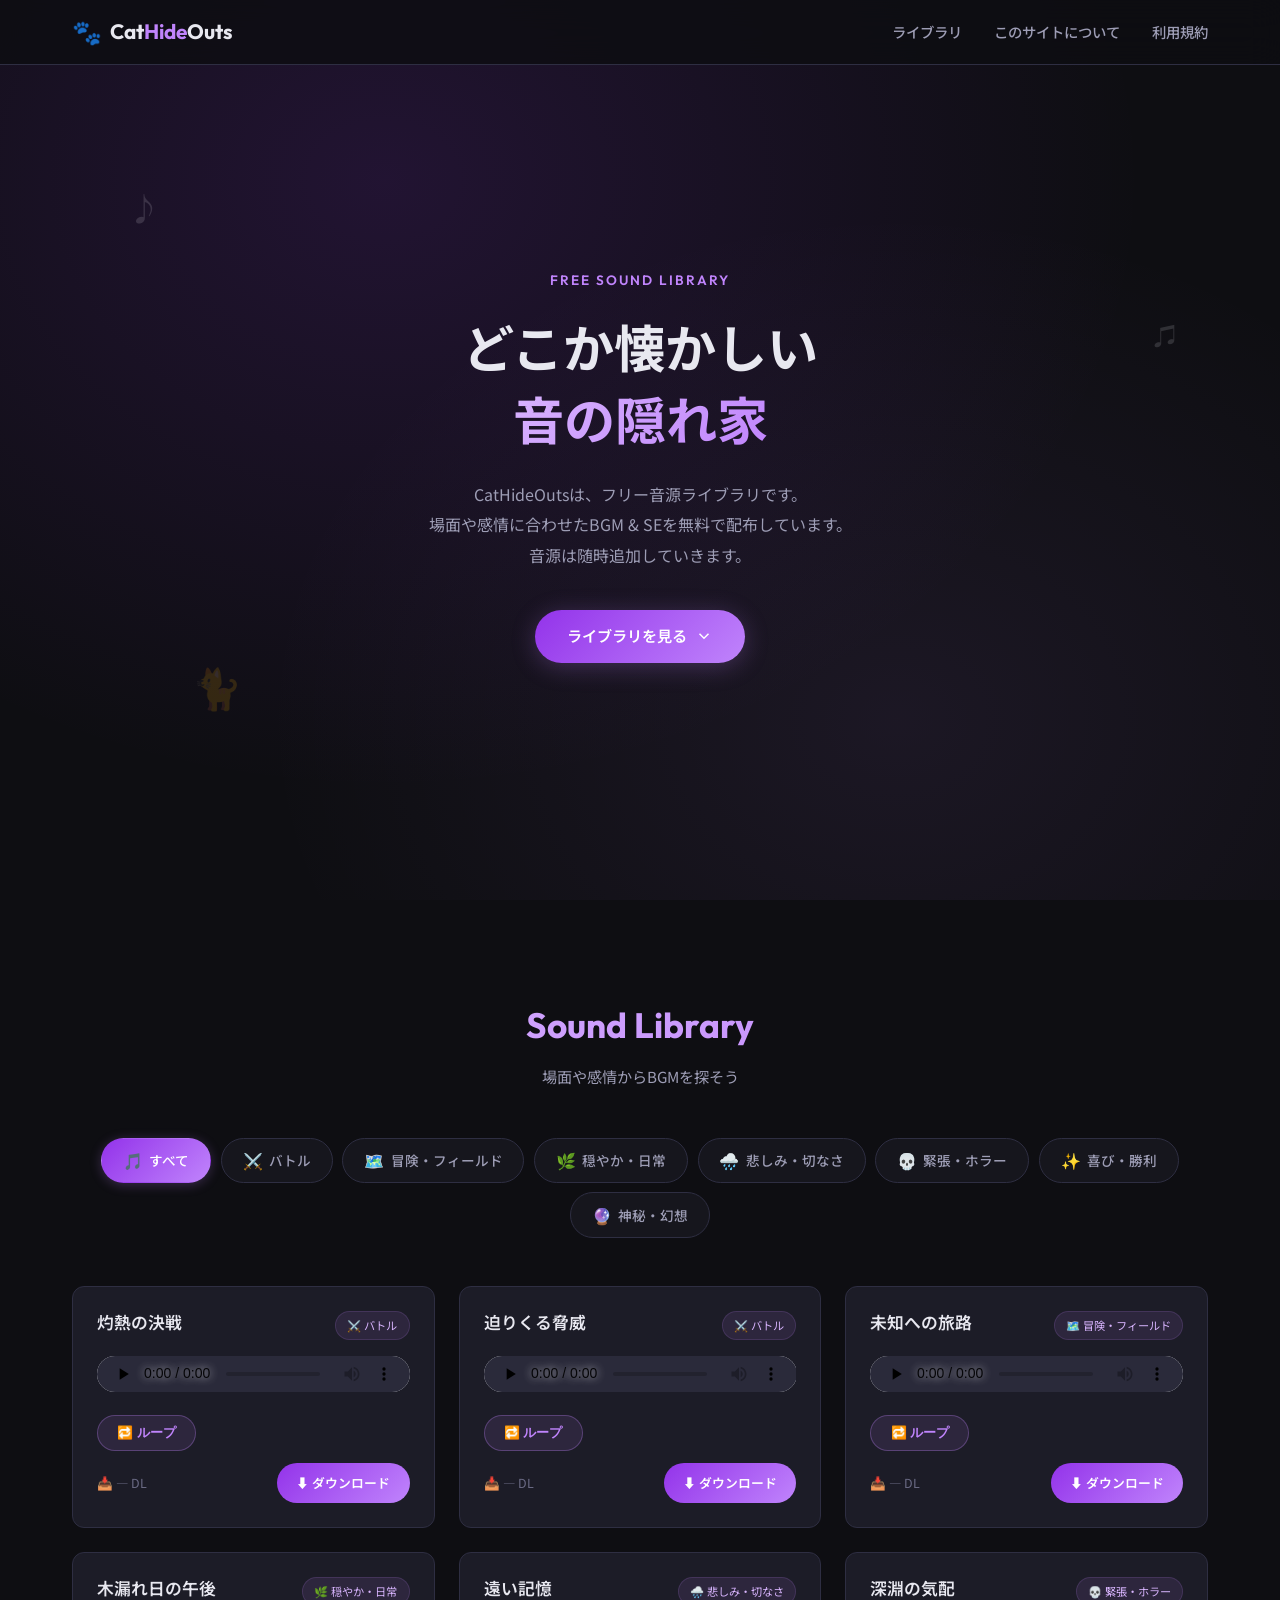
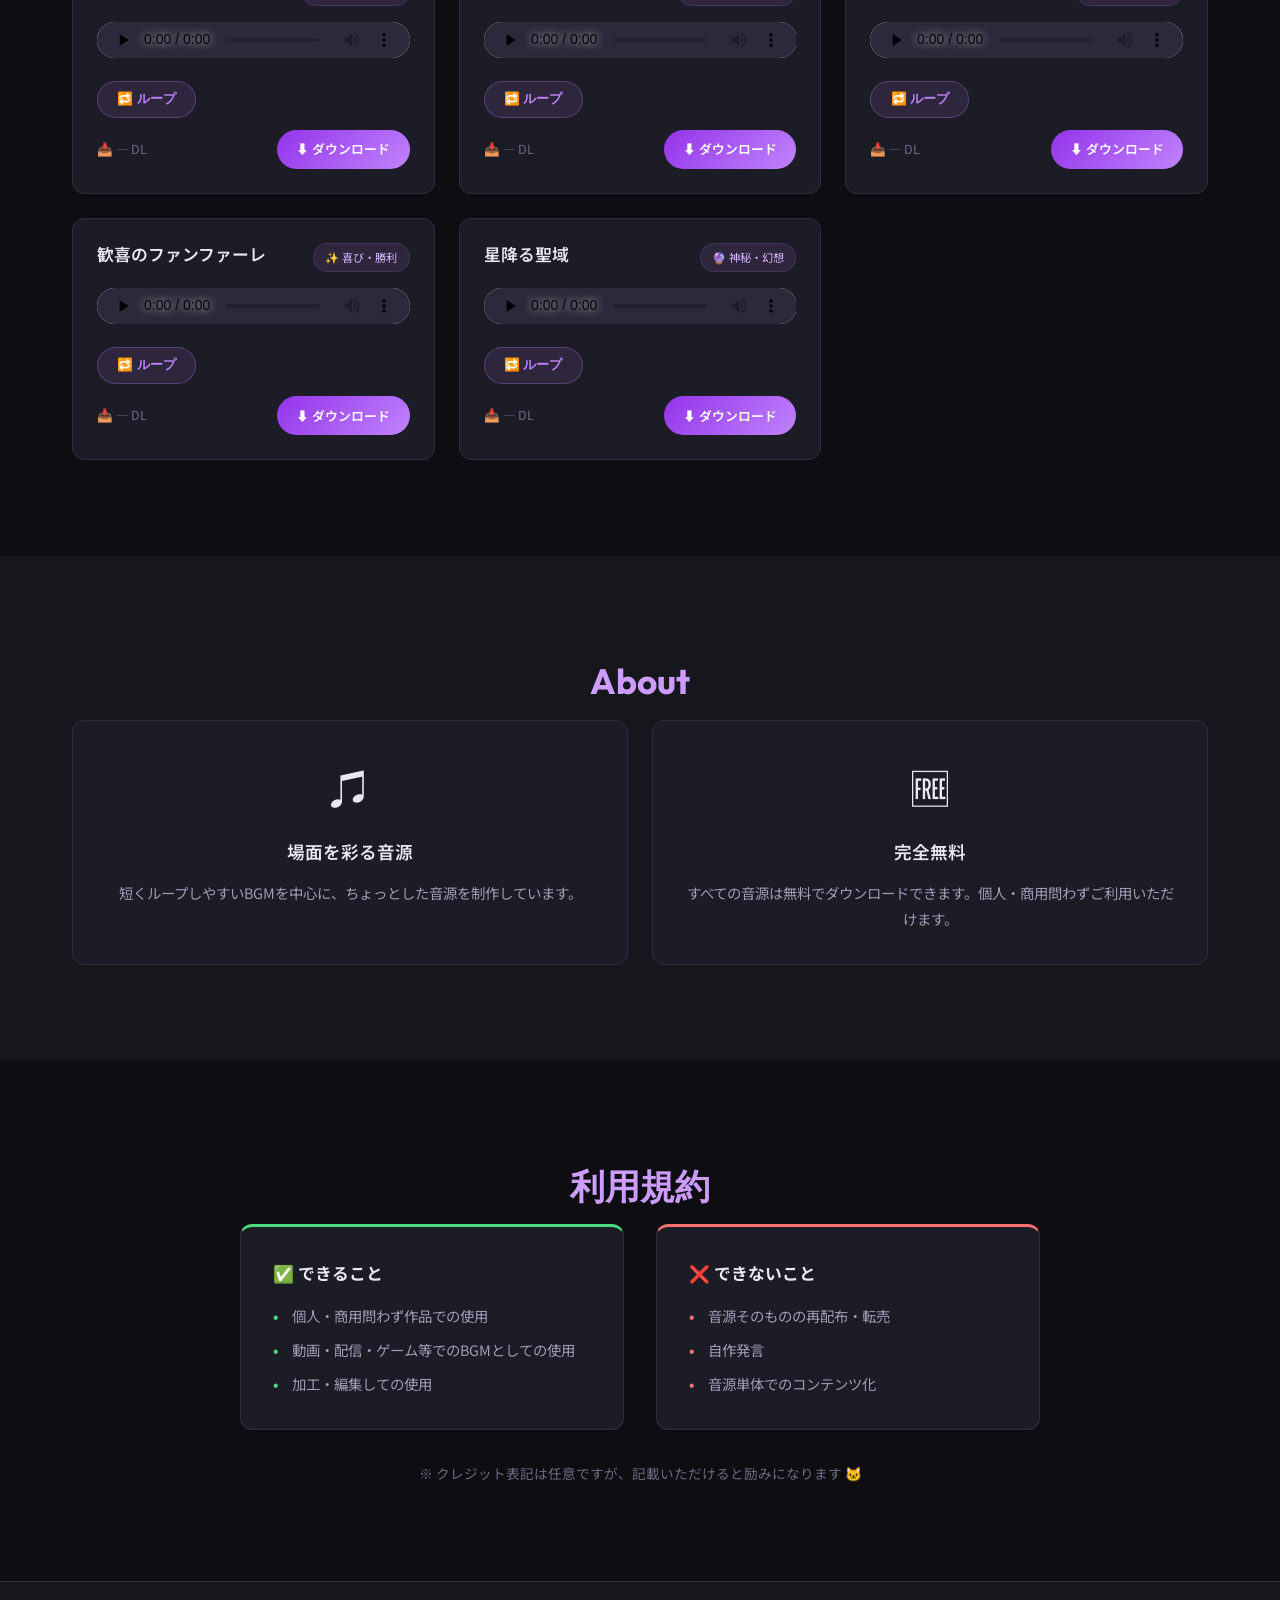
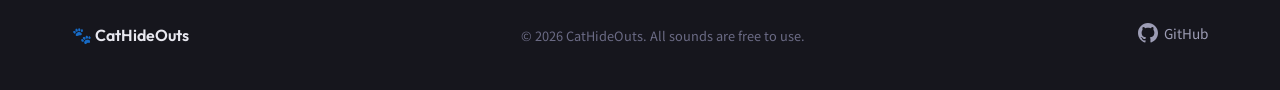
==== docs/index.html @ 0d3c05bb "文言の修正" ====
<!DOCTYPE html>
<html lang="ja">
<head>
    <meta charset="UTF-8">
    <meta name="viewport" content="width=device-width, initial-scale=1.0">
    <title>CatHideOuts — Free Sound Library</title>
    <meta name="description" content="CatHideOuts - フリー音源ライブラリ。場面や感情に合わせた高品質BGMを無料配布。">
    <link rel="stylesheet" href="style.css">
    <link rel="preconnect" href="https://fonts.googleapis.com">
    <link rel="preconnect" href="https://fonts.gstatic.com" crossorigin>
    <link href="https://fonts.googleapis.com/css2?family=Outfit:wght@300;400;500;600;700&family=Noto+Sans+JP:wght@300;400;500;700&display=swap" rel="stylesheet">
</head>
<body>

    <!-- ========== HEADER ========== -->
    <header class="site-header">
        <div class="header-inner">
            <a href="#" class="logo">
                <span class="logo-icon">🐾</span>
                <span class="logo-text">Cat<span class="accent">Hide</span>Outs</span>
            </a>
            <nav class="global-nav">
                <a href="#library">ライブラリ</a>
                <a href="#about">このサイトについて</a>
                <a href="#license">利用規約</a>
            </nav>
            <button class="mobile-menu-btn" aria-label="メニューを開く">
                <span></span><span></span><span></span>
            </button>
        </div>
    </header>

    <!-- ========== HERO ========== -->
    <section class="hero">
        <div class="hero-bg"></div>
        <div class="hero-content">
            <p class="hero-sub">Free Sound Library</p>
            <h1 class="hero-title">
                どこか懐かしい<br>
                <span class="accent">音の隠れ家</span>
            </h1>
            <p class="hero-desc">
                CatHideOutsは、フリー音源ライブラリです。<br>
                場面や感情に合わせたBGM &amp; SEを無料で配布しています。<br>
                音源は随時追加していきます。
            </p>
            <a href="#library" class="btn btn-primary">
                <span>ライブラリを見る</span>
                <svg width="18" height="18" viewBox="0 0 24 24" fill="none" stroke="currentColor" stroke-width="2"><path d="M6 9l6 6 6-6"/></svg>
            </a>
        </div>
        <!-- floating notes decoration -->
        <div class="hero-deco hero-deco--1">♪</div>
        <div class="hero-deco hero-deco--2">♫</div>
        <div class="hero-deco hero-deco--3">🐈</div>
    </section>

    <!-- ========== LIBRARY ========== -->
    <section id="library" class="library">
        <div class="container">
            <h2 class="section-title">Sound Library</h2>
            <p class="section-subtitle">場面や感情からBGMを探そう</p>

            <!-- Category Filter -->
            <div class="category-filter">
                <button class="filter-btn active" data-category="all">
                    <span class="filter-icon">🎵</span> すべて
                </button>
                <button class="filter-btn" data-category="battle">
                    <span class="filter-icon">⚔️</span> バトル
                </button>
                <button class="filter-btn" data-category="adventure">
                    <span class="filter-icon">🗺️</span> 冒険・フィールド
                </button>
                <button class="filter-btn" data-category="calm">
                    <span class="filter-icon">🌿</span> 穏やか・日常
                </button>
                <button class="filter-btn" data-category="sad">
                    <span class="filter-icon">🌧️</span> 悲しみ・切なさ
                </button>
                <button class="filter-btn" data-category="tension">
                    <span class="filter-icon">💀</span> 緊張・ホラー
                </button>
                <button class="filter-btn" data-category="happy">
                    <span class="filter-icon">✨</span> 喜び・勝利
                </button>
                <button class="filter-btn" data-category="mysterious">
                    <span class="filter-icon">🔮</span> 神秘・幻想
                </button>
            </div>

            <!-- Track Grid -->
            <div class="track-grid" id="trackGrid">
                <!-- トラックカードはJSで動的に生成されます -->
            </div>

            <div class="empty-state" id="emptyState" style="display: none;">
                <p>🐾 このカテゴリにはまだ曲がありません</p>
            </div>
        </div>
    </section>

    <!-- ========== ABOUT ========== -->
    <section id="about" class="about">
        <div class="container">
            <h2 class="section-title">About</h2>
            <div class="about-grid">
                <div class="about-card">
                    <div class="about-icon">♫</div>
                    <h3>場面を彩る音源</h3>
                    <p>短くループしやすいBGMを中心に、ちょっとした音源を制作しています。</p>
                </div>
                <div class="about-card">
                    <div class="about-icon">🆓</div>
                    <h3>完全無料</h3>
                    <p>すべての音源は無料でダウンロードできます。個人・商用問わずご利用いただけます。</p>
                </div>
                <!-- <div class="about-card">
                    <div class="about-icon">📦</div>
                    <h3>高品質MP3</h3>
                    <p>GitHub Releasesを通じて安定した配信を実現。いつでも安心してダウンロードできます。</p>
                </div> -->
            </div>
        </div>
    </section>

    <!-- ========== LICENSE ========== -->
    <section id="license" class="license">
        <div class="container">
            <h2 class="section-title">利用規約</h2>
            <div class="license-content">
                <div class="license-ok">
                    <h3>✅ できること</h3>
                    <ul>
                        <li>個人・商用問わず作品での使用</li>
                        <li>動画・配信・ゲーム等でのBGMとしての使用</li>
                        <li>加工・編集しての使用</li>
                    </ul>
                </div>
                <div class="license-ng">
                    <h3>❌ できないこと</h3>
                    <ul>
                        <li>音源そのものの再配布・転売</li>
                        <li>自作発言</li>
                        <li>音源単体でのコンテンツ化</li>
                    </ul>
                </div>
            </div>
            <p class="license-note">※ クレジット表記は任意ですが、記載いただけると励みになります 🐱</p>
        </div>
    </section>

    <!-- ========== FOOTER ========== -->
    <footer class="site-footer">
        <div class="container">
            <div class="footer-inner">
                <p class="footer-logo">🐾 CatHideOuts</p>
                <p class="footer-copy">&copy; 2026 CatHideOuts. All sounds are free to use.</p>
                <div class="footer-links">
                    <a href="https://github.com/gomi-kuzu/cat-hideouts" target="_blank" rel="noopener">
                        <svg width="20" height="20" viewBox="0 0 24 24" fill="currentColor"><path d="M12 0C5.37 0 0 5.37 0 12c0 5.3 3.438 9.8 8.205 11.385.6.113.82-.258.82-.577 0-.285-.01-1.04-.015-2.04-3.338.724-4.042-1.61-4.042-1.61-.546-1.385-1.335-1.755-1.335-1.755-1.087-.744.084-.729.084-.729 1.205.084 1.838 1.236 1.838 1.236 1.07 1.835 2.809 1.305 3.495.998.108-.776.417-1.305.76-1.605-2.665-.3-5.466-1.332-5.466-5.93 0-1.31.465-2.38 1.235-3.22-.135-.303-.54-1.523.105-3.176 0 0 1.005-.322 3.3 1.23.96-.267 1.98-.399 3-.405 1.02.006 2.04.138 3 .405 2.28-1.552 3.285-1.23 3.285-1.23.645 1.653.24 2.873.12 3.176.765.84 1.23 1.91 1.23 3.22 0 4.61-2.805 5.625-5.475 5.92.42.36.81 1.096.81 2.22 0 1.605-.015 2.896-.015 3.286 0 .315.21.69.825.57C20.565 21.795 24 17.295 24 12c0-6.63-5.37-12-12-12z"/></svg>
                        GitHub
                    </a>
                </div>
            </div>
        </div>
    </footer>

    <script src="app.js"></script>
</body>
</html>
---- docs/style.css ----
/* ============================================
   CatHideOuts — Style Sheet
   ============================================ */

/* ---------- Reset & Base ---------- */
*,
*::before,
*::after {
    margin: 0;
    padding: 0;
    box-sizing: border-box;
}

:root {
    /* Colors */
    --bg-primary: #0e0e12;
    --bg-secondary: #16161d;
    --bg-card: #1c1c27;
    --bg-card-hover: #22222f;
    --surface: #2a2a3a;
    --border: #2e2e42;
    --text-primary: #e8e8f0;
    --text-secondary: #9d9db5;
    --text-muted: #6b6b85;
    --accent: #c084fc;          /* purple-400 */
    --accent-light: #d8b4fe;    /* purple-300 */
    --accent-dark: #9333ea;     /* purple-600 */
    --accent-glow: rgba(192, 132, 252, 0.25);
    --success: #4ade80;
    --danger: #f87171;

    /* Typography */
    --font-en: 'Outfit', sans-serif;
    --font-ja: 'Noto Sans JP', sans-serif;

    /* Spacing */
    --container-width: 1200px;
    --section-padding: 6rem 0;
    --radius: 12px;
    --radius-sm: 8px;

    /* Transitions */
    --transition: 0.3s cubic-bezier(0.4, 0, 0.2, 1);
}

html {
    scroll-behavior: smooth;
    scroll-padding-top: 80px;
}

body {
    font-family: var(--font-ja);
    background: var(--bg-primary);
    color: var(--text-primary);
    line-height: 1.7;
    overflow-x: hidden;
    -webkit-font-smoothing: antialiased;
}

a {
    color: var(--accent-light);
    text-decoration: none;
    transition: color var(--transition);
}

a:hover {
    color: var(--accent);
}

img {
    max-width: 100%;
    display: block;
}

.container {
    max-width: var(--container-width);
    margin: 0 auto;
    padding: 0 2rem;
}

/* ---------- Section Titles ---------- */
.section-title {
    font-family: var(--font-en);
    font-size: 2.2rem;
    font-weight: 700;
    text-align: center;
    margin-bottom: 0.5rem;
    background: linear-gradient(135deg, var(--accent-light), var(--accent));
    -webkit-background-clip: text;
    -webkit-text-fill-color: transparent;
    background-clip: text;
}

.section-subtitle {
    text-align: center;
    color: var(--text-secondary);
    margin-bottom: 3rem;
    font-size: 0.95rem;
}

/* ---------- Accent Color ---------- */
.accent {
    color: var(--accent);
}

/* ============================================
   HEADER
   ============================================ */
.site-header {
    position: fixed;
    top: 0;
    left: 0;
    width: 100%;
    z-index: 1000;
    background: rgba(14, 14, 18, 0.85);
    backdrop-filter: blur(16px);
    -webkit-backdrop-filter: blur(16px);
    border-bottom: 1px solid var(--border);
}

.header-inner {
    max-width: var(--container-width);
    margin: 0 auto;
    padding: 0 2rem;
    display: flex;
    align-items: center;
    justify-content: space-between;
    height: 64px;
}

.logo {
    display: flex;
    align-items: center;
    gap: 0.5rem;
    font-family: var(--font-en);
    font-weight: 700;
    font-size: 1.3rem;
    color: var(--text-primary);
    text-decoration: none;
}

.logo:hover {
    color: var(--text-primary);
}

.logo-icon {
    font-size: 1.5rem;
}

.logo .accent {
    -webkit-text-fill-color: var(--accent);
}

.global-nav {
    display: flex;
    gap: 2rem;
}

.global-nav a {
    color: var(--text-secondary);
    font-size: 0.9rem;
    font-weight: 500;
    transition: color var(--transition);
    position: relative;
}

.global-nav a::after {
    content: '';
    position: absolute;
    bottom: -4px;
    left: 0;
    width: 0;
    height: 2px;
    background: var(--accent);
    transition: width var(--transition);
}

.global-nav a:hover {
    color: var(--text-primary);
}

.global-nav a:hover::after {
    width: 100%;
}

/* Mobile menu button */
.mobile-menu-btn {
    display: none;
    flex-direction: column;
    gap: 5px;
    background: none;
    border: none;
    cursor: pointer;
    padding: 4px;
}

.mobile-menu-btn span {
    display: block;
    width: 22px;
    height: 2px;
    background: var(--text-primary);
    border-radius: 2px;
    transition: var(--transition);
}

/* ============================================
   HERO
   ============================================ */
.hero {
    position: relative;
    min-height: 100vh;
    display: flex;
    align-items: center;
    justify-content: center;
    text-align: center;
    padding: 6rem 2rem 4rem;
    overflow: hidden;
}

.hero-bg {
    position: absolute;
    inset: 0;
    background:
        radial-gradient(ellipse at 30% 20%, rgba(147, 51, 234, 0.15) 0%, transparent 60%),
        radial-gradient(ellipse at 70% 80%, rgba(192, 132, 252, 0.08) 0%, transparent 50%);
    z-index: 0;
}

.hero-content {
    position: relative;
    z-index: 1;
    max-width: 700px;
}

.hero-sub {
    font-family: var(--font-en);
    font-size: 0.85rem;
    font-weight: 600;
    letter-spacing: 0.15em;
    text-transform: uppercase;
    color: var(--accent);
    margin-bottom: 1.2rem;
}

.hero-title {
    font-family: var(--font-ja);
    font-size: clamp(2rem, 5vw, 3.2rem);
    font-weight: 700;
    line-height: 1.4;
    margin-bottom: 1.5rem;
}

.hero-title .accent {
    background: linear-gradient(135deg, var(--accent-light), var(--accent));
    -webkit-background-clip: text;
    -webkit-text-fill-color: transparent;
    background-clip: text;
}

.hero-desc {
    color: var(--text-secondary);
    font-size: 1rem;
    line-height: 1.9;
    margin-bottom: 2.5rem;
}

/* Hero decorations */
.hero-deco {
    position: absolute;
    font-size: 2rem;
    opacity: 0.15;
    animation: float 6s ease-in-out infinite;
    z-index: 0;
    user-select: none;
}

.hero-deco--1 {
    top: 20%;
    left: 10%;
    animation-delay: 0s;
}

.hero-deco--2 {
    top: 35%;
    right: 8%;
    animation-delay: 2s;
    font-size: 1.5rem;
}

.hero-deco--3 {
    bottom: 20%;
    left: 15%;
    animation-delay: 4s;
    font-size: 2.5rem;
}

@keyframes float {
    0%, 100% { transform: translateY(0) rotate(0deg); }
    50% { transform: translateY(-20px) rotate(5deg); }
}

/* ============================================
   BUTTONS
   ============================================ */
.btn {
    display: inline-flex;
    align-items: center;
    gap: 0.5rem;
    padding: 0.85rem 2rem;
    border-radius: 50px;
    font-size: 0.95rem;
    font-weight: 600;
    border: none;
    cursor: pointer;
    transition: all var(--transition);
    text-decoration: none;
}

.btn-primary {
    background: linear-gradient(135deg, var(--accent-dark), var(--accent));
    color: #fff;
    box-shadow: 0 4px 24px var(--accent-glow);
}

.btn-primary:hover {
    transform: translateY(-2px);
    box-shadow: 0 8px 32px var(--accent-glow);
    color: #fff;
}

.btn-sm {
    padding: 0.55rem 1.2rem;
    font-size: 0.8rem;
    border-radius: 50px;
}

.btn-outline {
    background: transparent;
    border: 1px solid var(--border);
    color: var(--text-primary);
}

.btn-outline:hover {
    border-color: var(--accent);
    color: var(--accent);
    background: rgba(192, 132, 252, 0.05);
}

.btn-download {
    background: linear-gradient(135deg, var(--accent-dark), var(--accent));
    color: #fff;
}

.btn-download:hover {
    transform: translateY(-1px);
    box-shadow: 0 4px 16px var(--accent-glow);
    color: #fff;
}

/* ============================================
   CATEGORY FILTER
   ============================================ */
.category-filter {
    display: flex;
    flex-wrap: wrap;
    justify-content: center;
    gap: 0.6rem;
    margin-bottom: 3rem;
}

.filter-btn {
    display: inline-flex;
    align-items: center;
    gap: 0.4rem;
    padding: 0.6rem 1.3rem;
    border-radius: 50px;
    border: 1px solid var(--border);
    background: var(--bg-secondary);
    color: var(--text-secondary);
    font-size: 0.85rem;
    font-weight: 500;
    cursor: pointer;
    transition: all var(--transition);
    font-family: var(--font-ja);
}

.filter-btn:hover {
    border-color: var(--accent);
    color: var(--text-primary);
    background: rgba(192, 132, 252, 0.06);
}

.filter-btn.active {
    background: linear-gradient(135deg, var(--accent-dark), var(--accent));
    border-color: transparent;
    color: #fff;
    box-shadow: 0 2px 12px var(--accent-glow);
}

.filter-icon {
    font-size: 1rem;
}

/* ============================================
   TRACK GRID
   ============================================ */
.library {
    padding: var(--section-padding);
}

.track-grid {
    display: grid;
    grid-template-columns: repeat(auto-fill, minmax(320px, 1fr));
    gap: 1.5rem;
}

/* Track Card */
.track-card {
    background: var(--bg-card);
    border: 1px solid var(--border);
    border-radius: var(--radius);
    padding: 1.5rem;
    transition: all var(--transition);
    position: relative;
    overflow: hidden;
    animation: fadeInUp 0.5s ease both;
}

.track-card::before {
    content: '';
    position: absolute;
    top: 0;
    left: 0;
    right: 0;
    height: 3px;
    background: linear-gradient(90deg, var(--accent-dark), var(--accent-light));
    opacity: 0;
    transition: opacity var(--transition);
}

.track-card:hover {
    border-color: rgba(192, 132, 252, 0.3);
    background: var(--bg-card-hover);
    transform: translateY(-4px);
    box-shadow: 0 12px 40px rgba(0, 0, 0, 0.3);
}

.track-card:hover::before {
    opacity: 1;
}

.track-header {
    display: flex;
    align-items: flex-start;
    justify-content: space-between;
    margin-bottom: 1rem;
}

.track-title {
    font-size: 1.05rem;
    font-weight: 600;
    color: var(--text-primary);
    line-height: 1.4;
}

.track-category-badge {
    display: inline-flex;
    align-items: center;
    gap: 0.25rem;
    font-size: 0.7rem;
    padding: 0.25rem 0.7rem;
    border-radius: 50px;
    background: rgba(192, 132, 252, 0.1);
    color: var(--accent-light);
    white-space: nowrap;
    border: 1px solid rgba(192, 132, 252, 0.15);
}

.track-meta {
    display: flex;
    gap: 1rem;
    margin-bottom: 1rem;
    font-size: 0.8rem;
    color: var(--text-muted);
}

.track-meta span {
    display: inline-flex;
    align-items: center;
    gap: 0.3rem;
}

/* Audio Player */
.track-player {
    margin-bottom: 1rem;
}

.track-player audio {
    width: 100%;
    height: 36px;
    border-radius: 8px;
    outline: none;
}

/* Webkit audio styling */
.track-player audio::-webkit-media-controls-panel {
    background: var(--surface);
}

/* Track Controls (Loop button) */
.track-controls {
    margin: 0.75rem 0;
    display: flex;
    gap: 0.5rem;
}

.btn-loop {
    background: rgba(192, 132, 252, 0.1);
    color: var(--accent);
    border: 1px solid rgba(192, 132, 252, 0.3);
    transition: all 0.3s ease;
}

.btn-loop:hover {
    background: rgba(192, 132, 252, 0.2);
    border-color: rgba(192, 132, 252, 0.5);
    transform: translateY(-1px);
}

.btn-loop.active {
    background: var(--accent);
    color: #1a1625;
    border-color: var(--accent);
    font-weight: 600;
    box-shadow: 0 2px 12px var(--accent-glow);
}

/* Track Actions */
.track-actions {
    display: flex;
    align-items: center;
    justify-content: space-between;
    gap: 0.8rem;
}

.download-count {
    font-size: 0.78rem;
    color: var(--text-muted);
    display: inline-flex;
    align-items: center;
    gap: 0.3rem;
}

@keyframes fadeInUp {
    from {
        opacity: 0;
        transform: translateY(24px);
    }
    to {
        opacity: 1;
        transform: translateY(0);
    }
}

/* ============================================
   EMPTY STATE
   ============================================ */
.empty-state {
    text-align: center;
    padding: 4rem 2rem;
    color: var(--text-muted);
    font-size: 1.1rem;
}

/* ============================================
   ABOUT
   ============================================ */
.about {
    padding: var(--section-padding);
    background: var(--bg-secondary);
}

.about-grid {
    display: grid;
    grid-template-columns: repeat(auto-fit, minmax(280px, 1fr));
    gap: 1.5rem;
}

.about-card {
    background: var(--bg-card);
    border: 1px solid var(--border);
    border-radius: var(--radius);
    padding: 2rem;
    text-align: center;
    transition: all var(--transition);
}

.about-card:hover {
    transform: translateY(-4px);
    border-color: rgba(192, 132, 252, 0.3);
    box-shadow: 0 8px 30px rgba(0, 0, 0, 0.3);
}

.about-icon {
    font-size: 2.5rem;
    margin-bottom: 1rem;
}

.about-card h3 {
    font-size: 1.1rem;
    font-weight: 600;
    margin-bottom: 0.8rem;
    color: var(--text-primary);
}

.about-card p {
    color: var(--text-secondary);
    font-size: 0.9rem;
    line-height: 1.8;
}

/* ============================================
   LICENSE
   ============================================ */
.license {
    padding: var(--section-padding);
}

.license-content {
    display: grid;
    grid-template-columns: 1fr 1fr;
    gap: 2rem;
    max-width: 800px;
    margin: 0 auto 2rem;
}

.license-ok,
.license-ng {
    background: var(--bg-card);
    border: 1px solid var(--border);
    border-radius: var(--radius);
    padding: 2rem;
}

.license-ok {
    border-top: 3px solid var(--success);
}

.license-ng {
    border-top: 3px solid var(--danger);
}

.license-ok h3,
.license-ng h3 {
    font-size: 1.05rem;
    margin-bottom: 1rem;
}

.license-ok ul,
.license-ng ul {
    list-style: none;
    display: flex;
    flex-direction: column;
    gap: 0.6rem;
}

.license-ok li,
.license-ng li {
    font-size: 0.9rem;
    color: var(--text-secondary);
    padding-left: 1.2rem;
    position: relative;
}

.license-ok li::before {
    content: '•';
    position: absolute;
    left: 0;
    color: var(--success);
    font-weight: bold;
}

.license-ng li::before {
    content: '•';
    position: absolute;
    left: 0;
    color: var(--danger);
    font-weight: bold;
}

.license-note {
    text-align: center;
    color: var(--text-muted);
    font-size: 0.85rem;
}

/* ============================================
   FOOTER
   ============================================ */
.site-footer {
    padding: 2.5rem 0;
    border-top: 1px solid var(--border);
    background: var(--bg-secondary);
}

.footer-inner {
    display: flex;
    align-items: center;
    justify-content: space-between;
    flex-wrap: wrap;
    gap: 1rem;
}

.footer-logo {
    font-family: var(--font-en);
    font-weight: 600;
    font-size: 1rem;
}

.footer-copy {
    color: var(--text-muted);
    font-size: 0.8rem;
}

.footer-links a {
    display: inline-flex;
    align-items: center;
    gap: 0.4rem;
    color: var(--text-secondary);
    font-size: 0.85rem;
    transition: color var(--transition);
}

.footer-links a:hover {
    color: var(--accent);
}

/* ============================================
   RESPONSIVE
   ============================================ */
@media (max-width: 768px) {
    .global-nav {
        display: none;
        position: absolute;
        top: 64px;
        left: 0;
        right: 0;
        flex-direction: column;
        background: rgba(14, 14, 18, 0.97);
        backdrop-filter: blur(16px);
        padding: 1.5rem 2rem;
        gap: 1.2rem;
        border-bottom: 1px solid var(--border);
    }

    .global-nav.open {
        display: flex;
    }

    .mobile-menu-btn {
        display: flex;
    }

    .hero-title {
        font-size: 1.8rem;
    }

    .hero-desc br {
        display: none;
    }

    .track-grid {
        grid-template-columns: 1fr;
    }

    .license-content {
        grid-template-columns: 1fr;
    }

    .footer-inner {
        flex-direction: column;
        text-align: center;
    }

    .category-filter {
        gap: 0.4rem;
    }

    .filter-btn {
        padding: 0.5rem 1rem;
        font-size: 0.78rem;
    }
}

@media (max-width: 480px) {
    .container {
        padding: 0 1.2rem;
    }

    .hero {
        padding: 5rem 1.2rem 3rem;
    }

    .section-title {
        font-size: 1.7rem;
    }

    .track-card {
        padding: 1.2rem;
    }
}
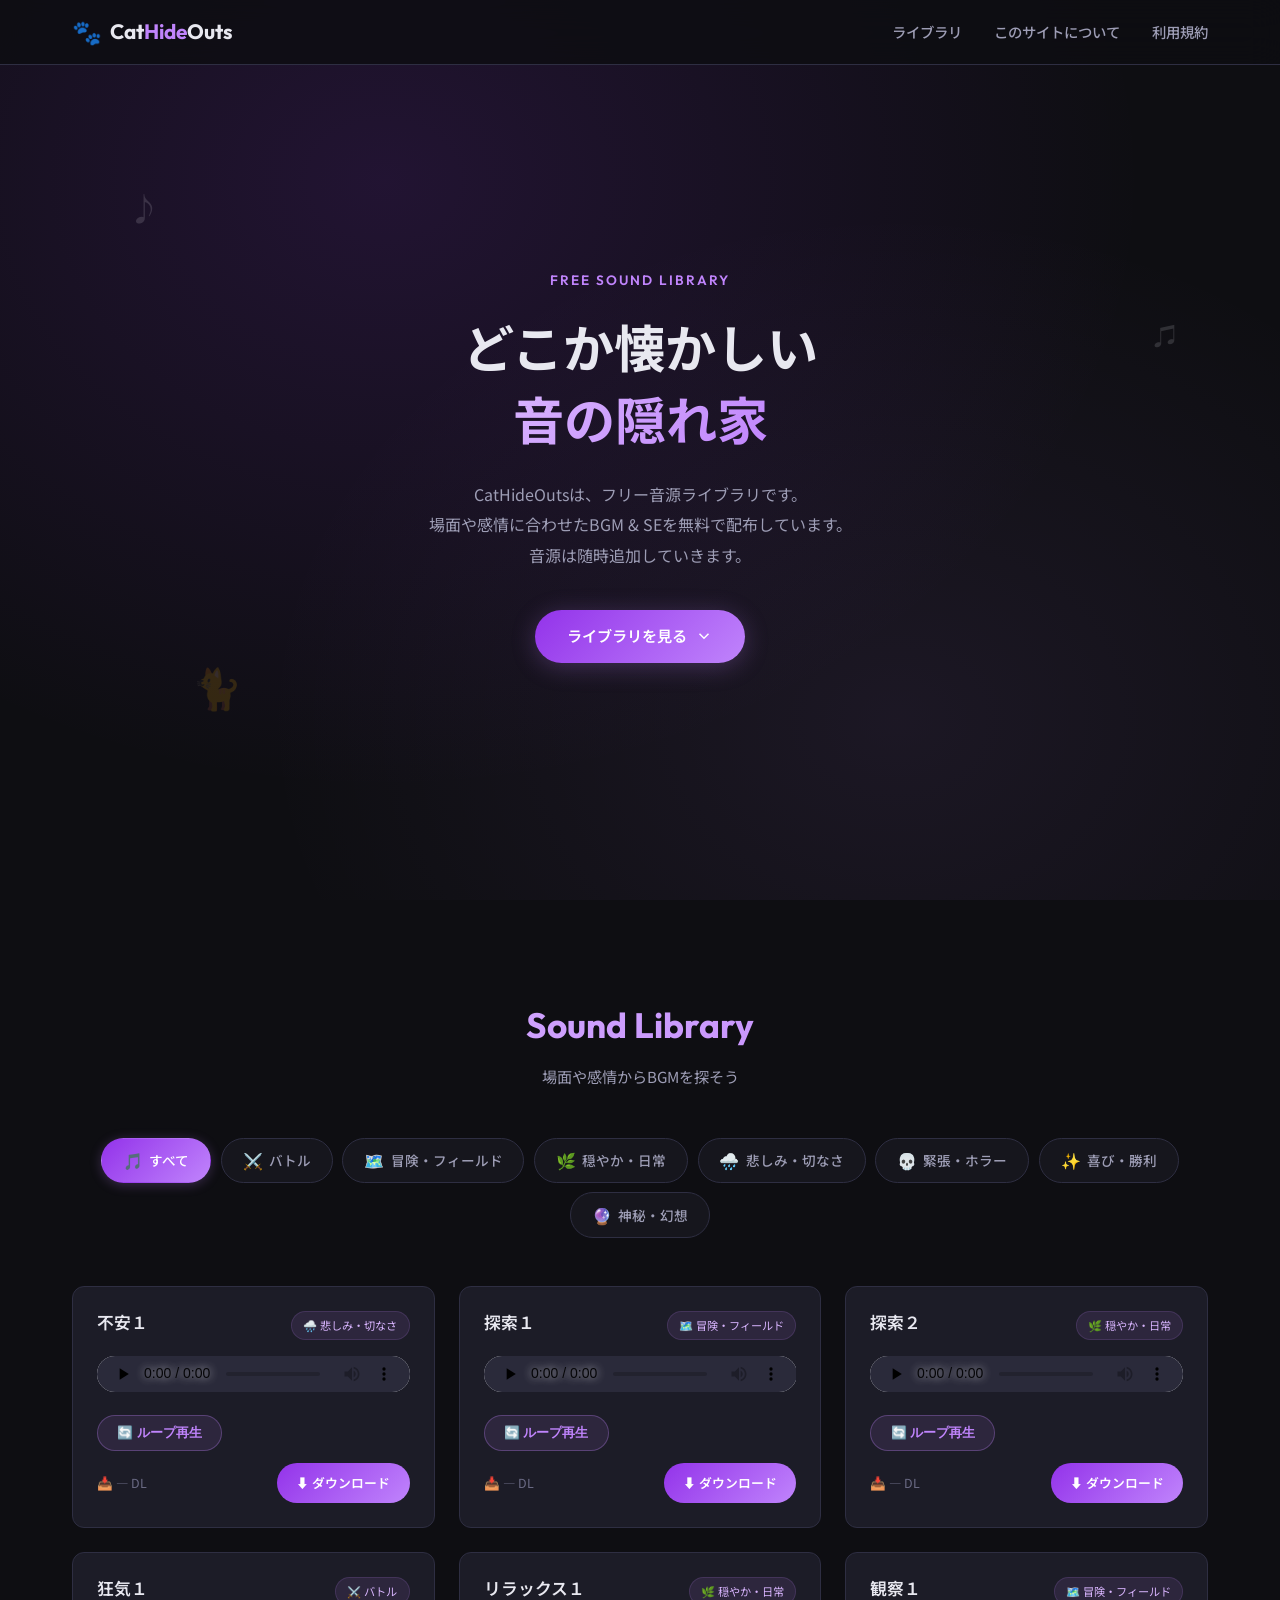
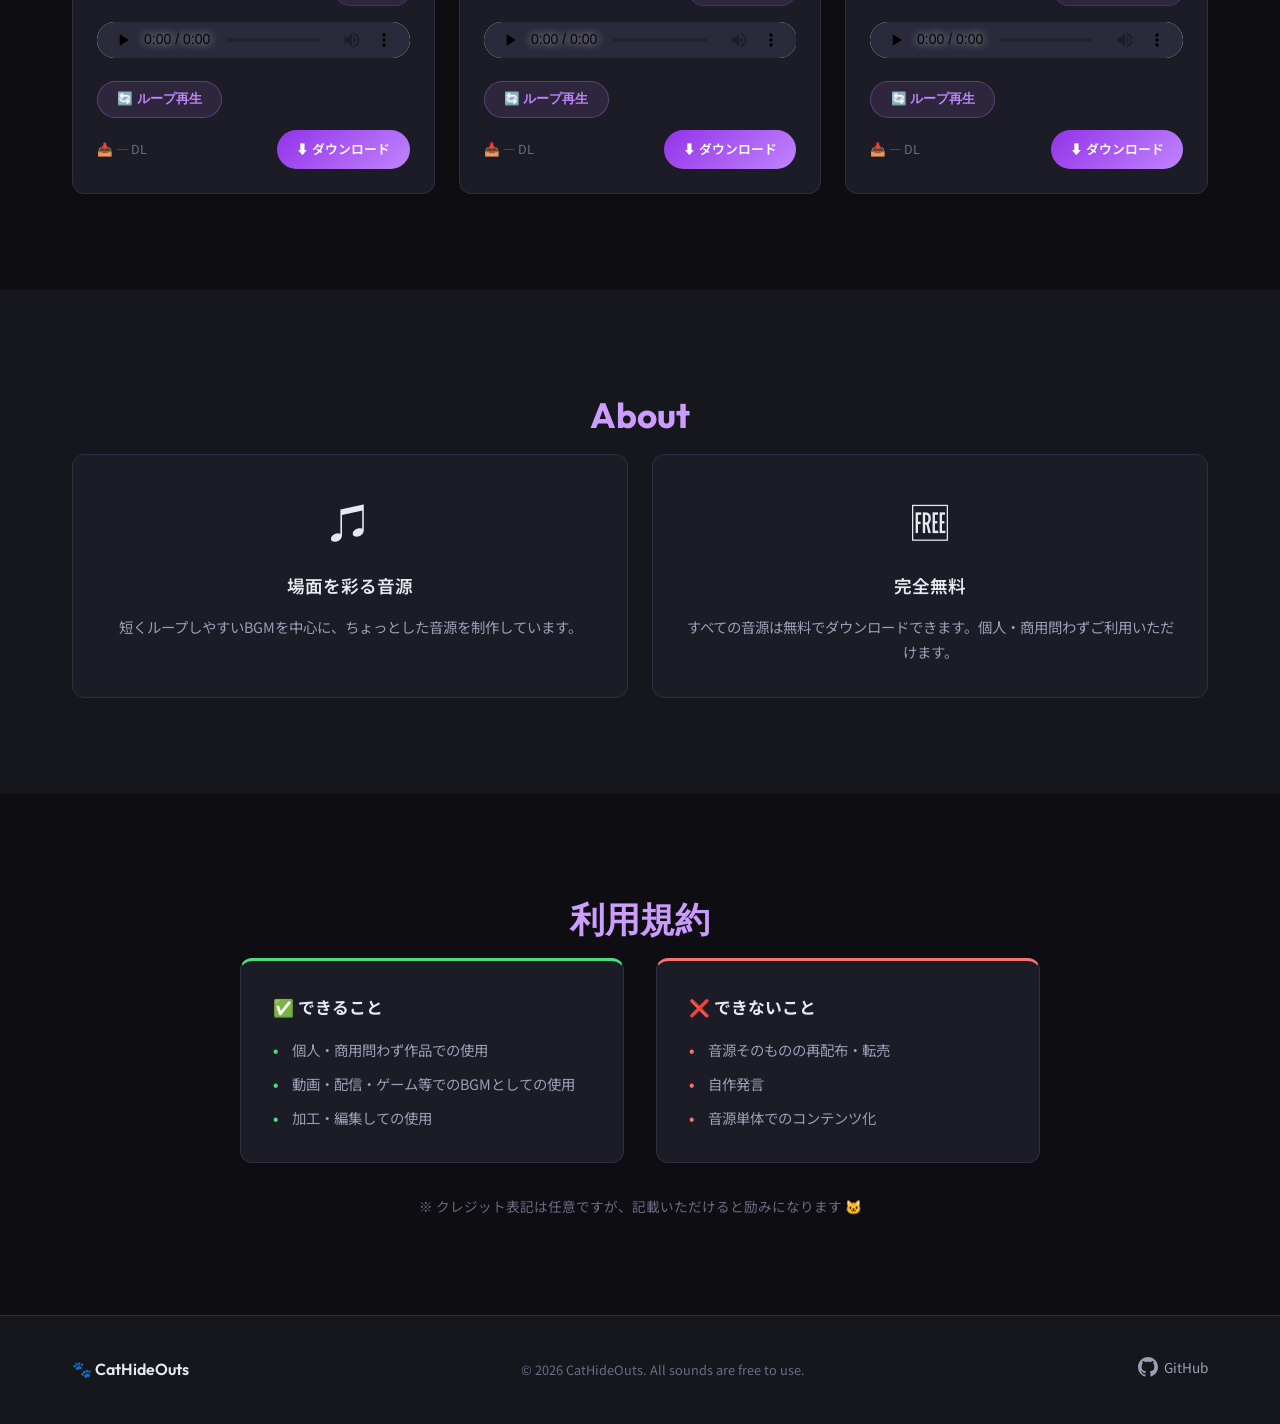
==== commit e31076b2: "ダミートラックカード情報を差し替え" ====
--- a/docs/index.html
+++ b/docs/index.html
@@ -115,11 +115,7 @@
                     <h3>完全無料</h3>
                     <p>すべての音源は無料でダウンロードできます。個人・商用問わずご利用いただけます。</p>
                 </div>
-                <!-- <div class="about-card">
-                    <div class="about-icon">📦</div>
-                    <h3>高品質MP3</h3>
-                    <p>GitHub Releasesを通じて安定した配信を実現。いつでも安心してダウンロードできます。</p>
-                </div> -->
+
             </div>
         </div>
     </section>
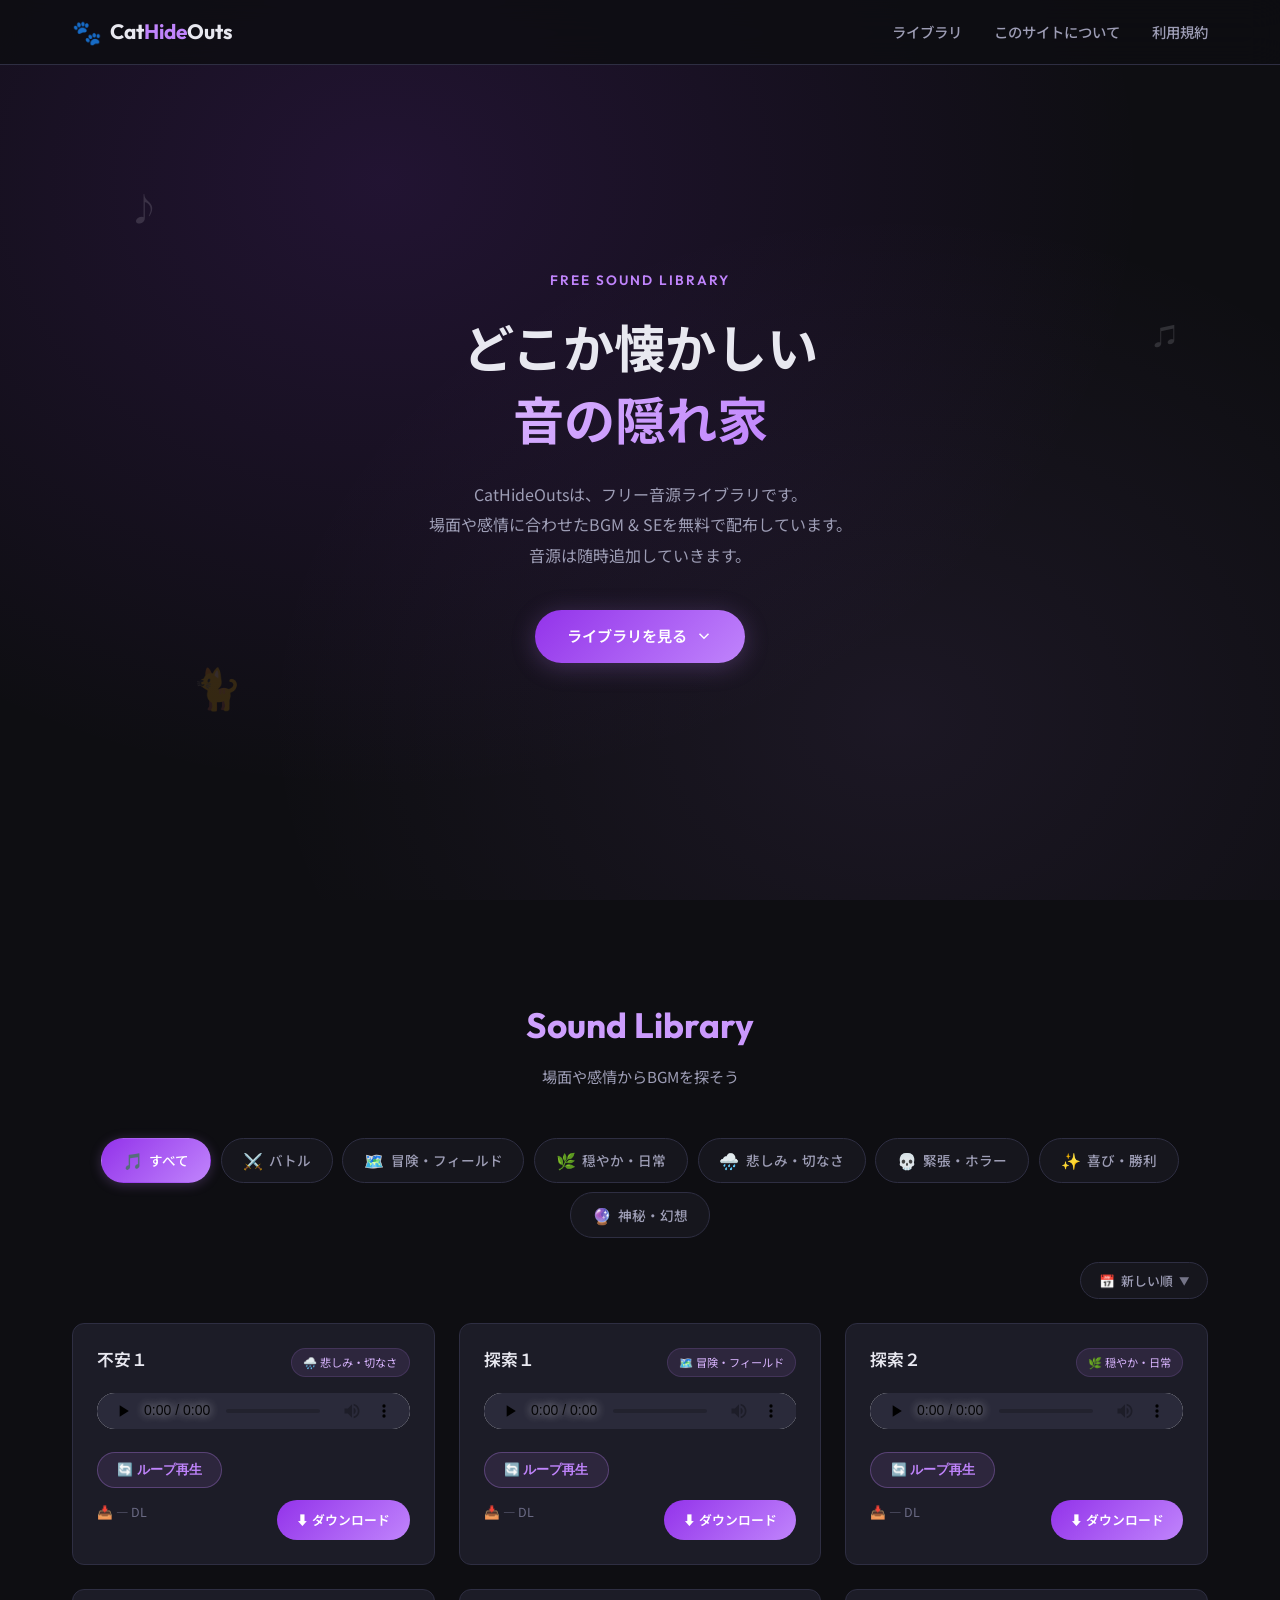
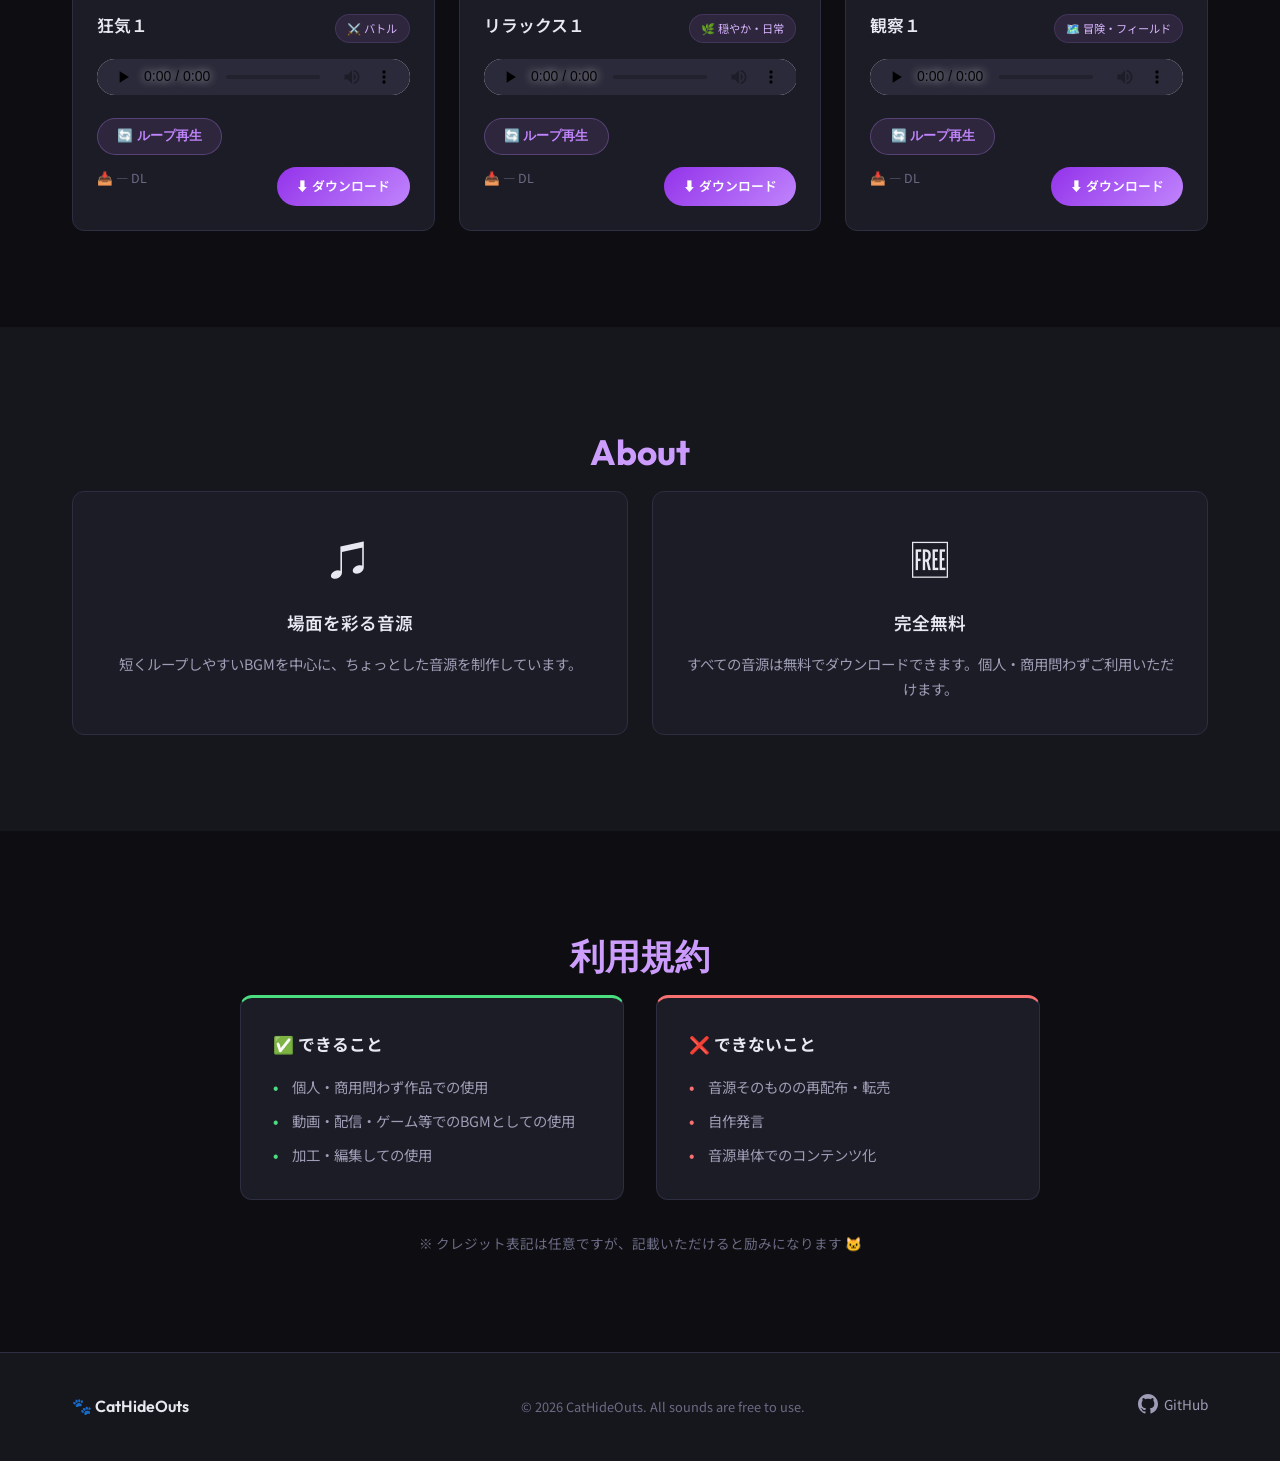
==== commit eb5368a3: "アップロード日によるソート等を追加" ====
--- a/docs/index.html
+++ b/docs/index.html
@@ -89,6 +89,15 @@
                 </button>
             </div>
 
+            <!-- Sort Control -->
+            <div class="sort-control">
+                <button class="btn-sort" id="sortToggle">
+                    <span>📅</span>
+                    <span class="sort-label">新しい順</span>
+                    <span class="sort-arrow">▼</span>
+                </button>
+            </div>
+
             <!-- Track Grid -->
             <div class="track-grid" id="trackGrid">
                 <!-- トラックカードはJSで動的に生成されます -->
--- a/docs/style.css
+++ b/docs/style.css
@@ -402,6 +402,43 @@
 }
 
 /* ============================================
+   SORT CONTROL
+   ============================================ */
+.sort-control {
+    display: flex;
+    justify-content: flex-end;
+    margin-bottom: 1.5rem;
+    margin-top: -1.5rem;
+}
+
+.btn-sort {
+    display: inline-flex;
+    align-items: center;
+    gap: 0.4rem;
+    padding: 0.5rem 1.1rem;
+    border-radius: 50px;
+    border: 1px solid var(--border);
+    background: var(--bg-secondary);
+    color: var(--text-secondary);
+    font-size: 0.8rem;
+    font-weight: 500;
+    cursor: pointer;
+    transition: all var(--transition);
+    font-family: var(--font-ja);
+}
+
+.btn-sort:hover {
+    border-color: var(--accent);
+    color: var(--text-primary);
+    background: rgba(192, 132, 252, 0.06);
+}
+
+.sort-arrow {
+    font-size: 0.65rem;
+    opacity: 0.7;
+}
+
+/* ============================================
    TRACK GRID
    ============================================ */
 .library {
@@ -463,6 +500,25 @@
     line-height: 1.4;
 }
 
+.badge-new {
+    display: inline-block;
+    font-size: 0.6rem;
+    font-weight: 700;
+    letter-spacing: 0.05em;
+    padding: 0.15rem 0.5rem;
+    border-radius: 50px;
+    background: linear-gradient(135deg, #f59e0b, #fbbf24);
+    color: #1a1200;
+    vertical-align: middle;
+    margin-left: 0.4rem;
+    animation: pulse-new 2s ease-in-out infinite;
+}
+
+@keyframes pulse-new {
+    0%, 100% { box-shadow: 0 0 0 0 rgba(251, 191, 36, 0.5); }
+    50%       { box-shadow: 0 0 0 5px rgba(251, 191, 36, 0); }
+}
+
 .track-category-badge {
     display: inline-flex;
     align-items: center;
@@ -549,6 +605,21 @@
     display: inline-flex;
     align-items: center;
     gap: 0.3rem;
+}
+
+.track-info {
+    display: flex;
+    flex-direction: column;
+    gap: 0.2rem;
+}
+
+.track-date {
+    font-size: 0.75rem;
+    color: var(--text-muted);
+    display: inline-flex;
+    align-items: center;
+    gap: 0.3rem;
+    min-height: 1em;
 }
 
 @keyframes fadeInUp {
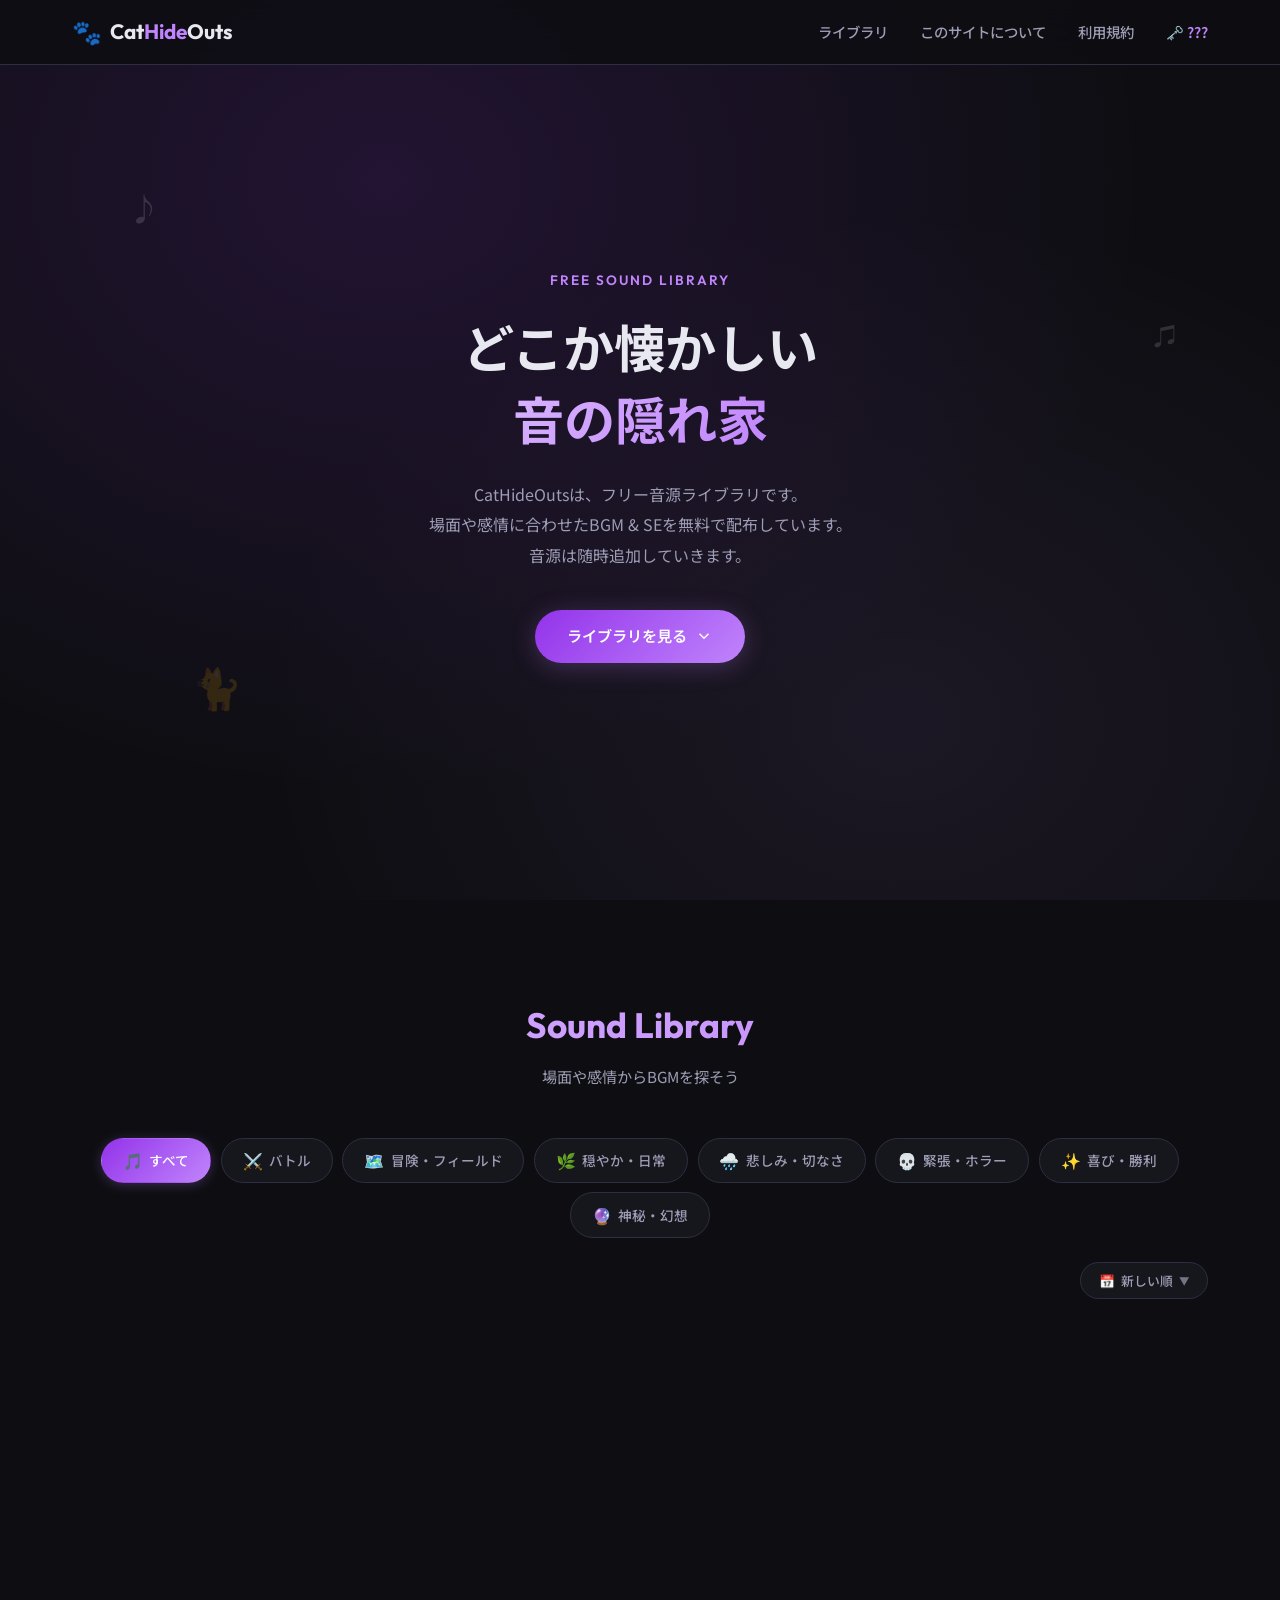
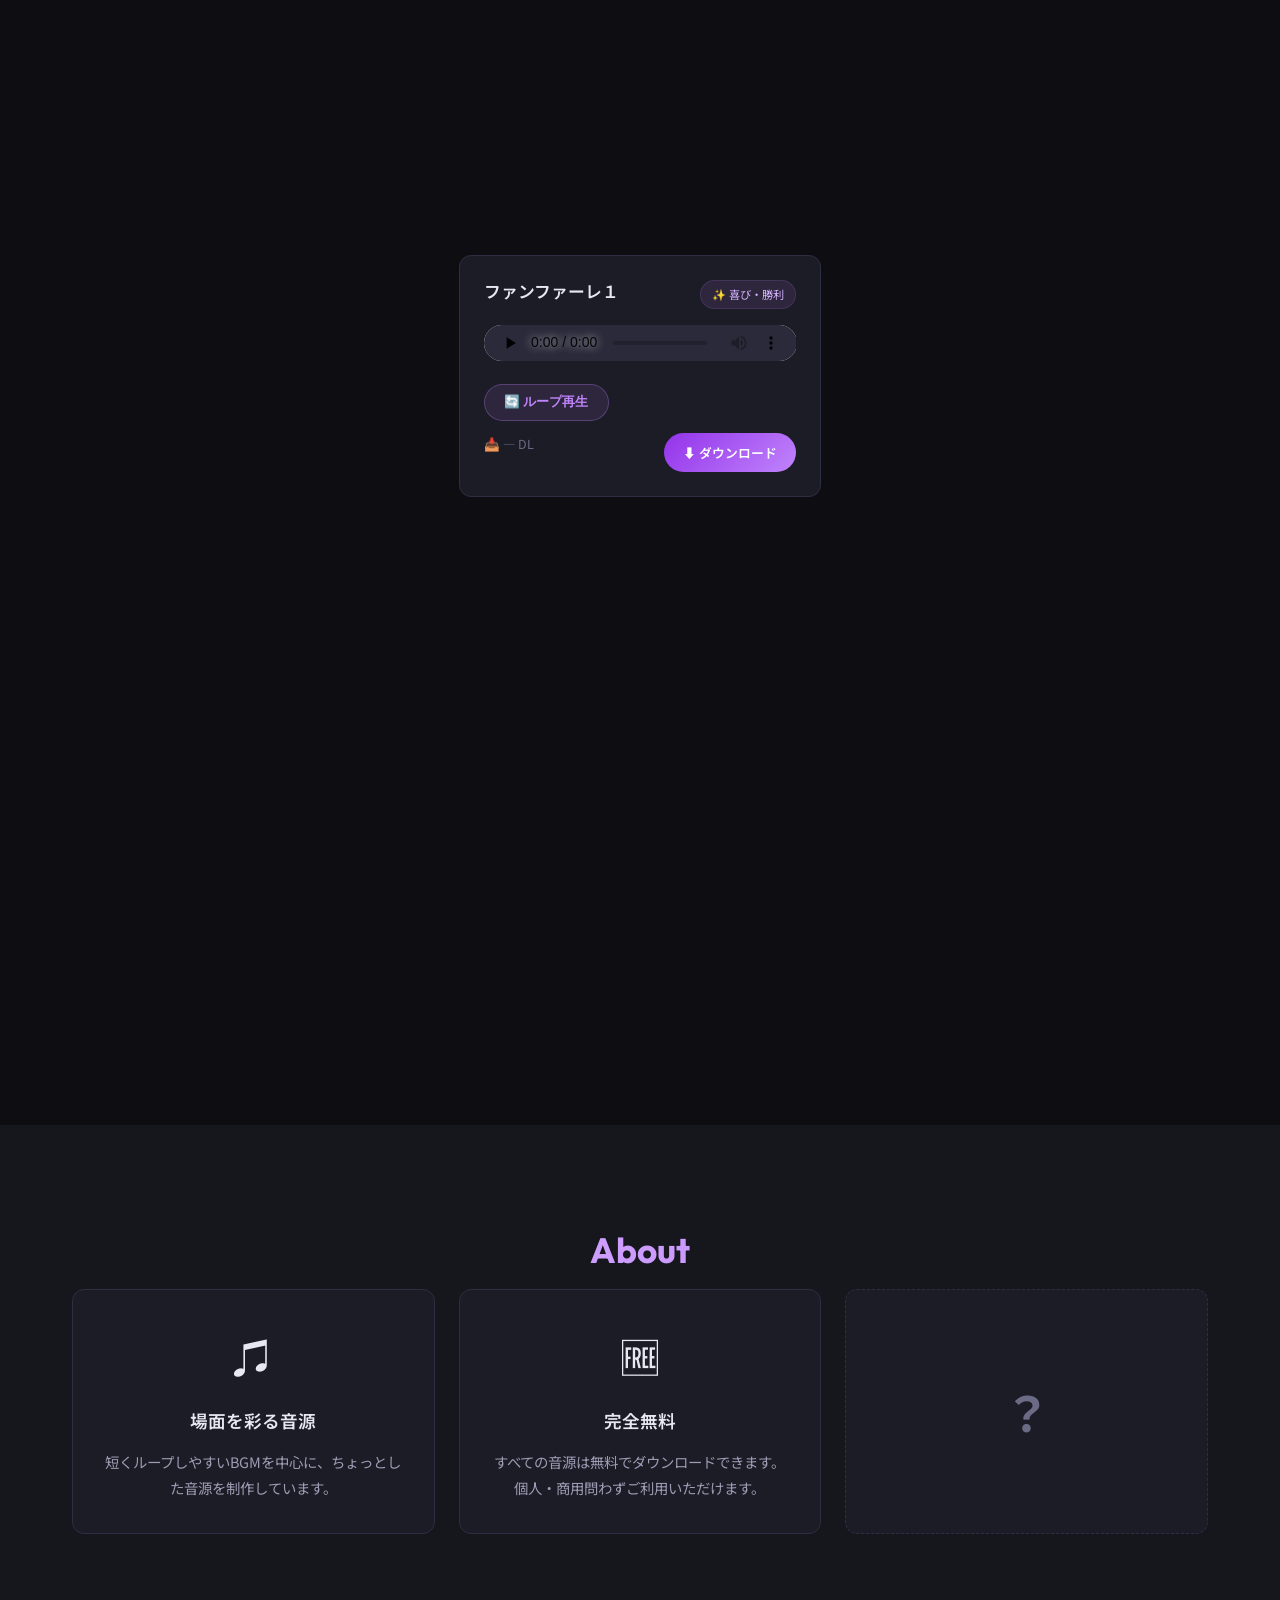
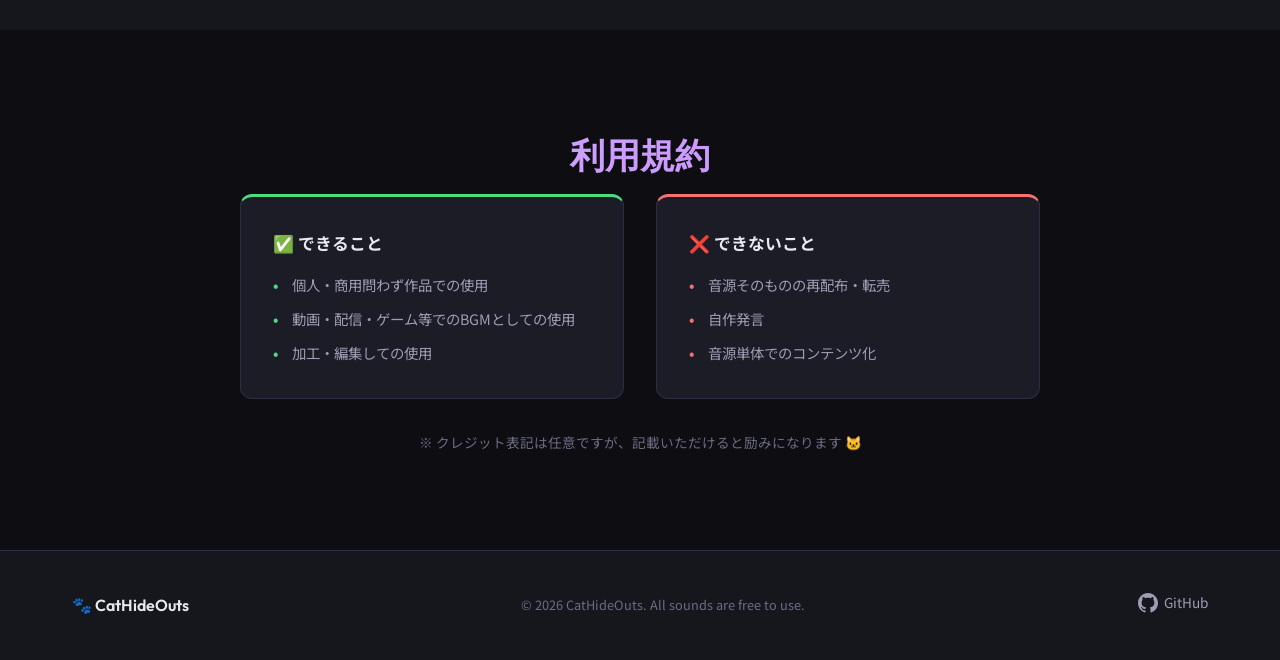
==== commit 9c66480a: "サンプルゲーム追加" ====
--- a/docs/index.html
+++ b/docs/index.html
@@ -23,6 +23,7 @@
                 <a href="#library">ライブラリ</a>
                 <a href="#about">このサイトについて</a>
                 <a href="#license">利用規約</a>
+                <a href="game/" class="nav-game">🗝️ ???</a>
             </nav>
             <button class="mobile-menu-btn" aria-label="メニューを開く">
                 <span></span><span></span><span></span>
@@ -124,6 +125,9 @@
                     <h3>完全無料</h3>
                     <p>すべての音源は無料でダウンロードできます。個人・商用問わずご利用いただけます。</p>
                 </div>
+                <a href="game/" class="about-card about-card--secret">
+                    <div class="secret-icon">？</div>
+                </a>
 
             </div>
         </div>
--- a/docs/style.css
+++ b/docs/style.css
@@ -880,3 +880,48 @@
         padding: 1.2rem;
     }
 }
+
+/* ============================================
+   SECRET CARD (About Section)
+   ============================================ */
+.about-card--secret {
+    display: flex;
+    align-items: center;
+    justify-content: center;
+    border: 1px dashed var(--border);
+    background: var(--bg-card);
+    cursor: pointer;
+    text-decoration: none;
+    min-height: 160px;
+}
+
+.about-card--secret:hover {
+    border-color: var(--accent);
+    background: var(--bg-card-hover);
+    transform: translateY(-4px);
+    box-shadow: 0 8px 30px rgba(0, 0, 0, 0.3);
+}
+
+.about-card--secret:hover .secret-icon {
+    color: var(--accent);
+    text-shadow: 0 0 20px var(--accent-glow);
+    animation: secret-pulse 1.2s ease-in-out infinite;
+}
+
+.secret-icon {
+    font-size: 3rem;
+    font-weight: 700;
+    color: var(--text-muted);
+    transition: all var(--transition);
+    user-select: none;
+}
+
+@keyframes secret-pulse {
+    0%, 100% { transform: scale(1); opacity: 0.8; }
+    50% { transform: scale(1.15); opacity: 1; }
+}
+
+.nav-game {
+    color: var(--accent) !important;
+    font-weight: 600 !important;
+}
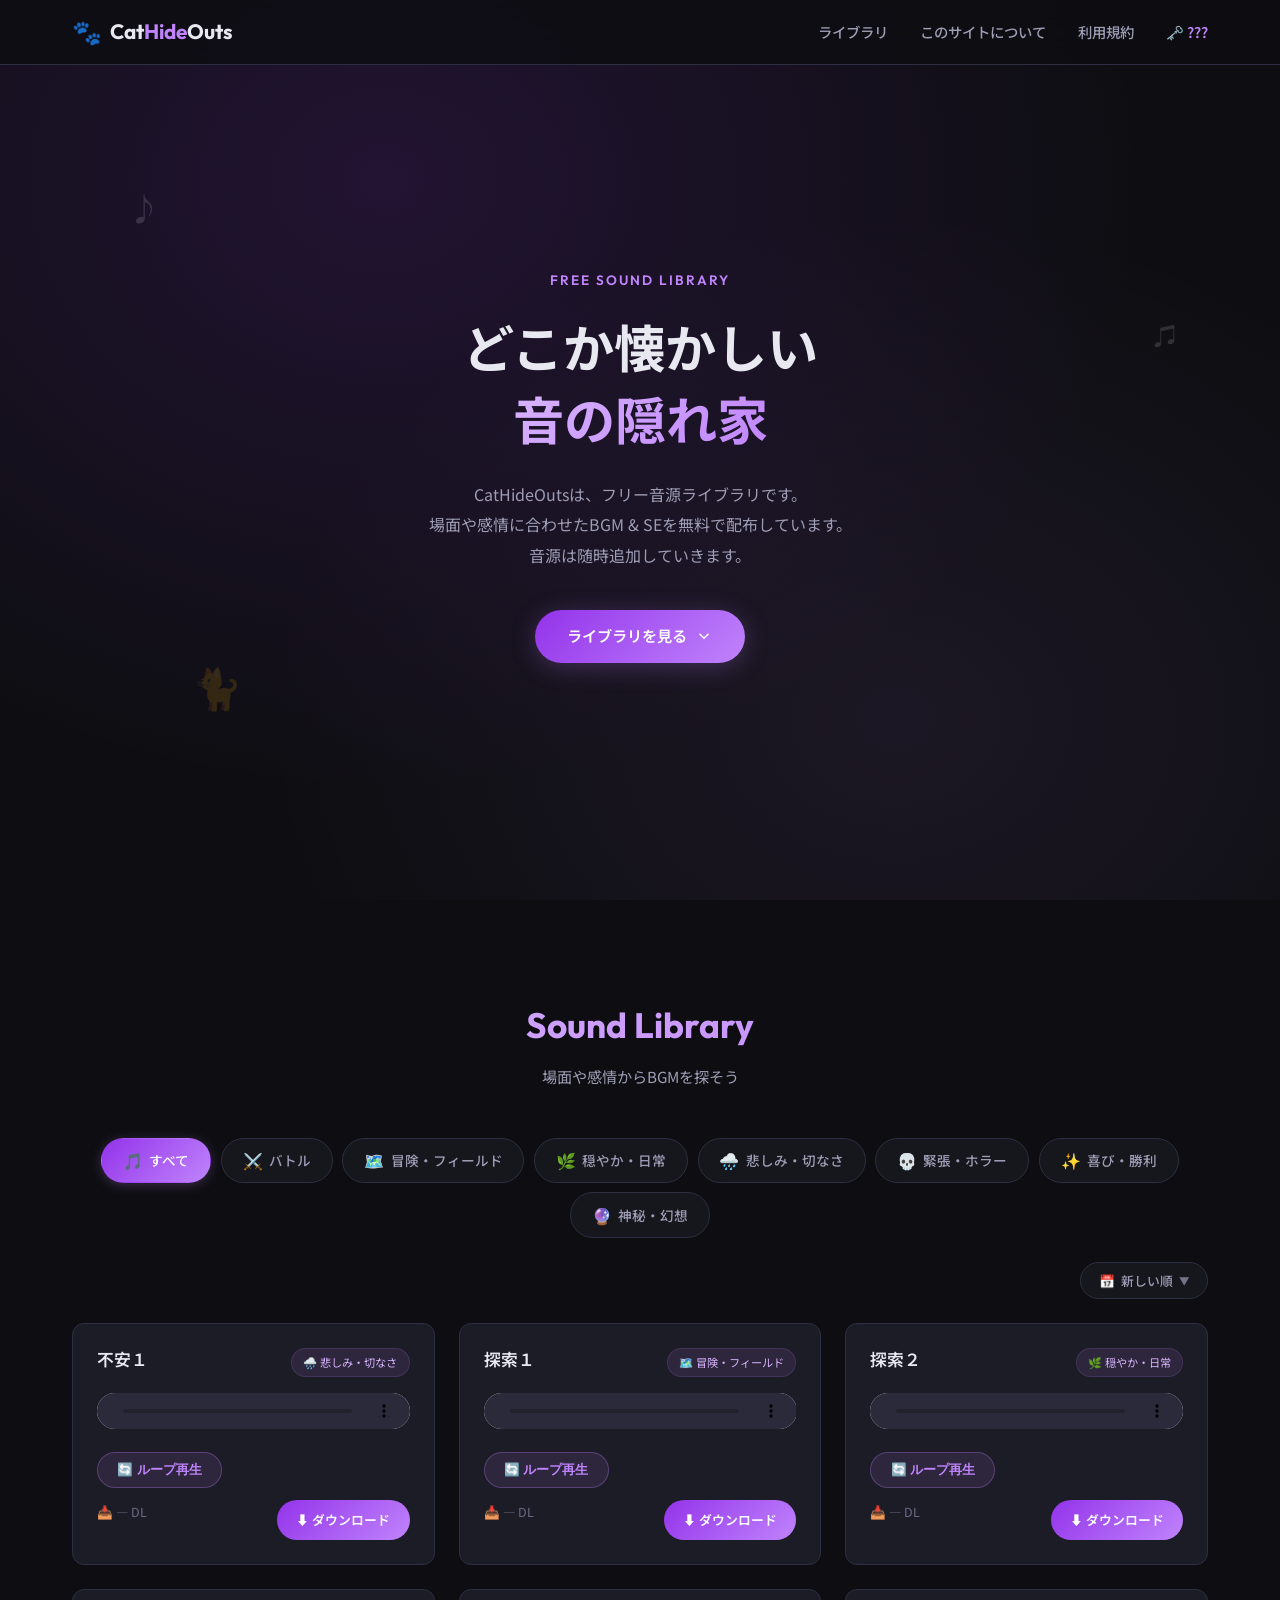
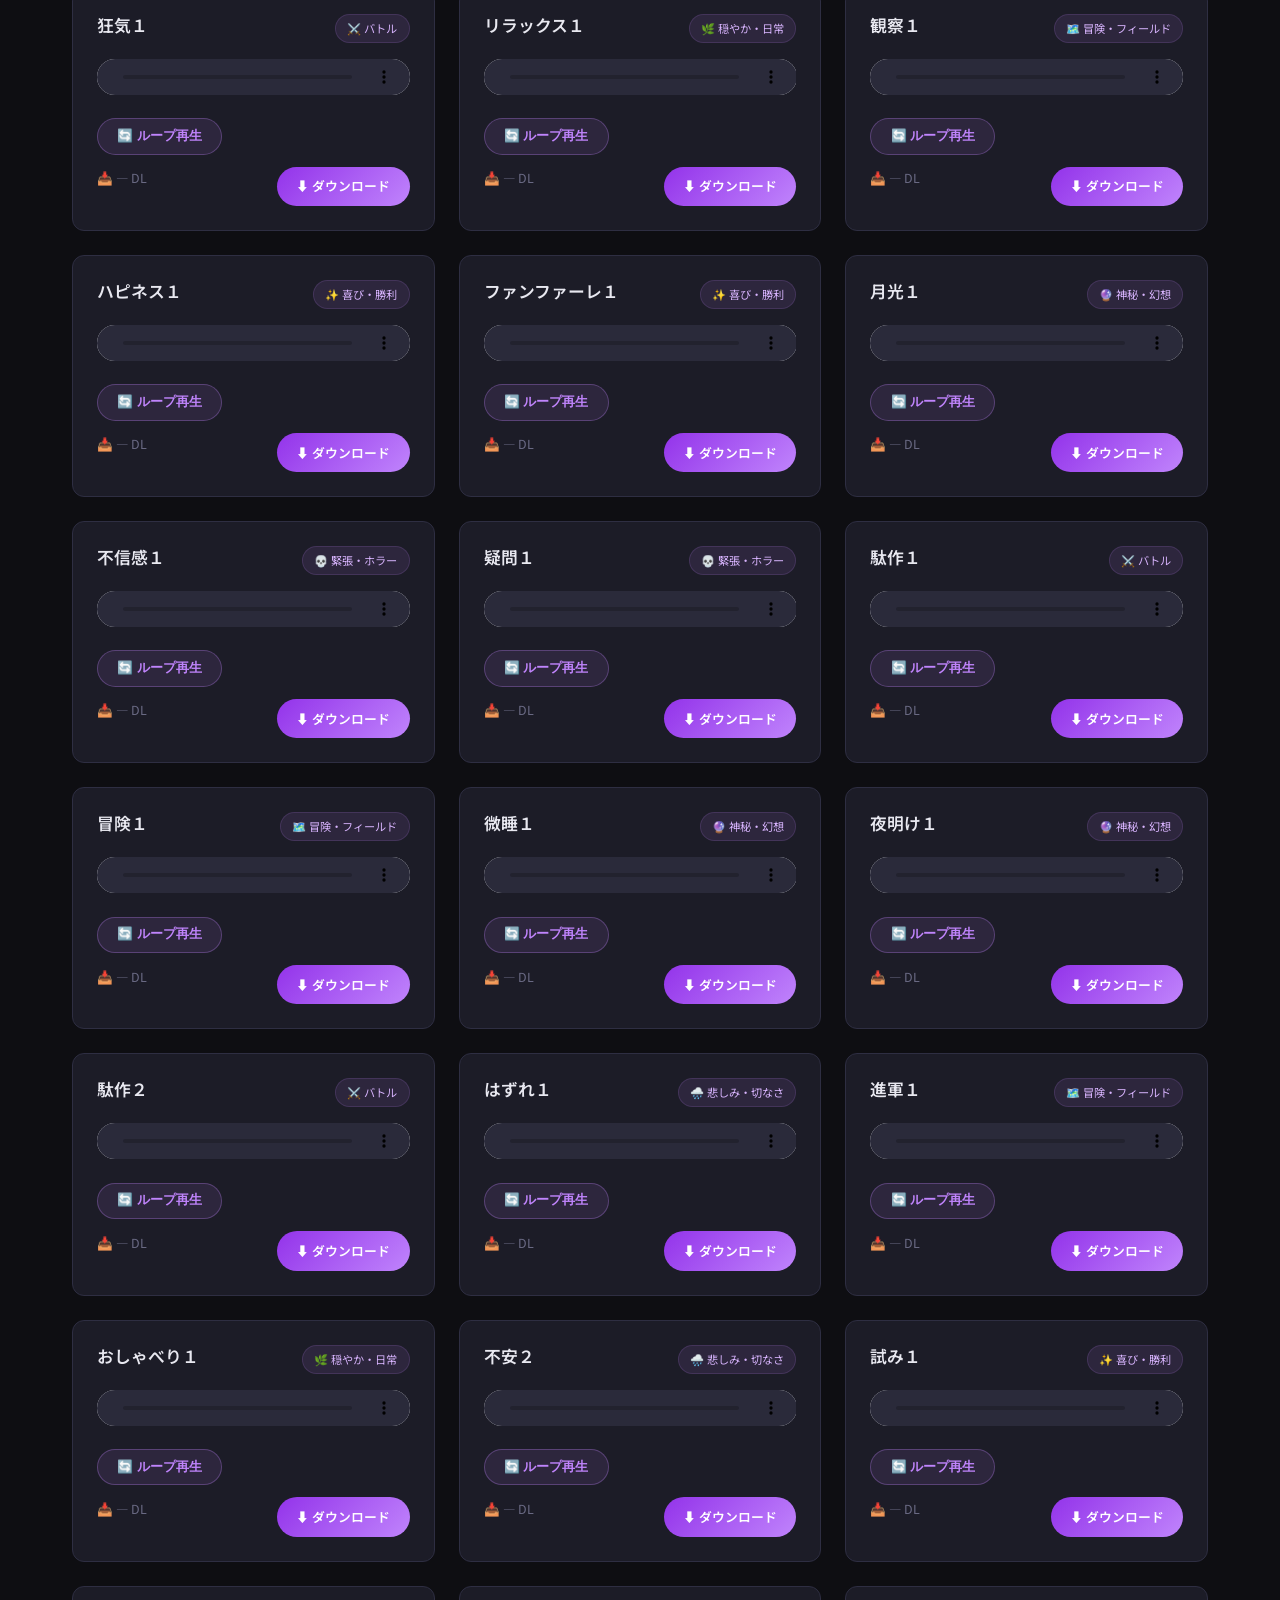
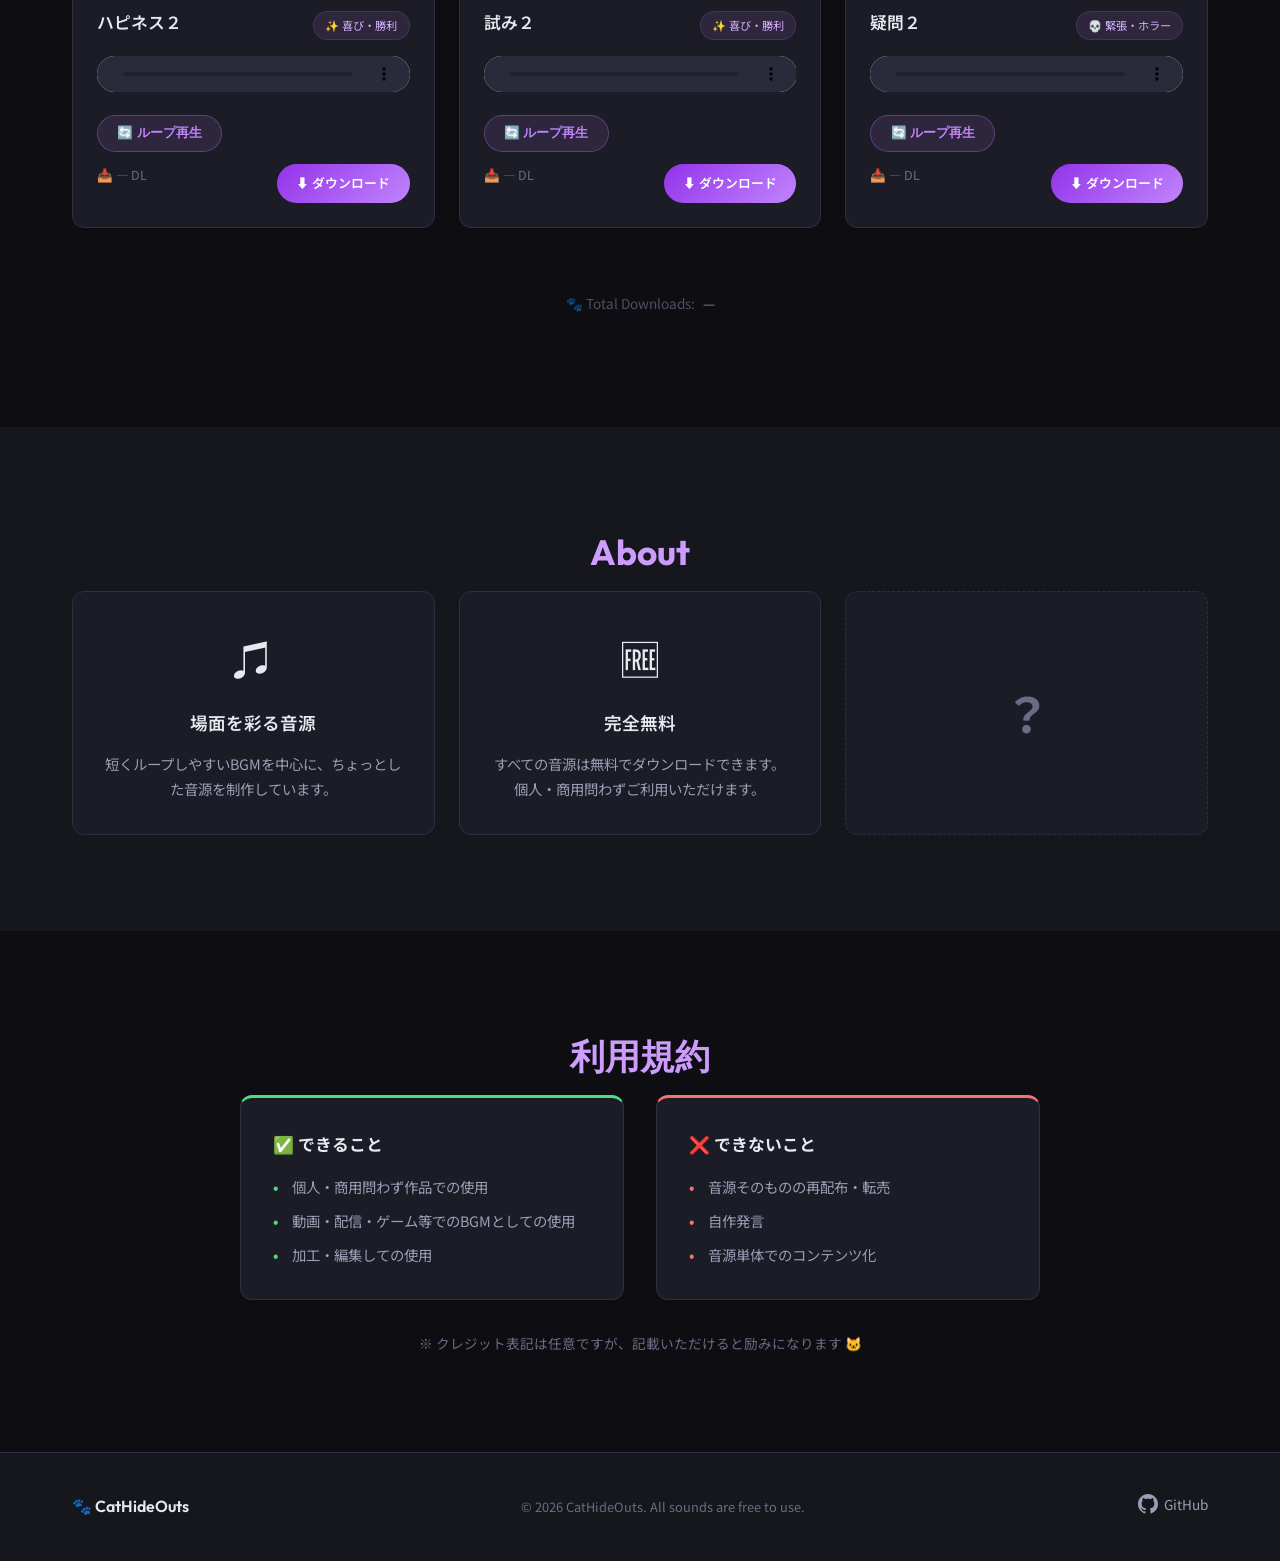
==== commit 97516507: "総ダウンロード数を集計するように" ====
--- a/docs/index.html
+++ b/docs/index.html
@@ -107,6 +107,12 @@
             <div class="empty-state" id="emptyState" style="display: none;">
                 <p>🐾 このカテゴリにはまだ曲がありません</p>
             </div>
+
+            <!-- Total Downloads -->
+            <div class="library-stats" id="libraryStats">
+                <span class="stats-label">🐾 Total Downloads:</span>
+                <span class="stats-count" id="totalDownloads">集計中...</span>
+            </div>
         </div>
     </section>
 
--- a/docs/style.css
+++ b/docs/style.css
@@ -644,6 +644,35 @@
 }
 
 /* ============================================
+   LIBRARY STATS
+   ============================================ */
+.library-stats {
+    display: flex;
+    align-items: center;
+    justify-content: center;
+    gap: 0.5rem;
+    padding: 2rem 1rem 1rem;
+    margin-top: 2rem;
+    font-size: 0.85rem;
+    color: var(--text-muted);
+    opacity: 0.7;
+    transition: opacity var(--transition);
+}
+
+.library-stats:hover {
+    opacity: 1;
+}
+
+.stats-label {
+    font-weight: 400;
+}
+
+.stats-count {
+    font-weight: 500;
+    color: var(--text-secondary);
+}
+
+/* ============================================
    ABOUT
    ============================================ */
 .about {
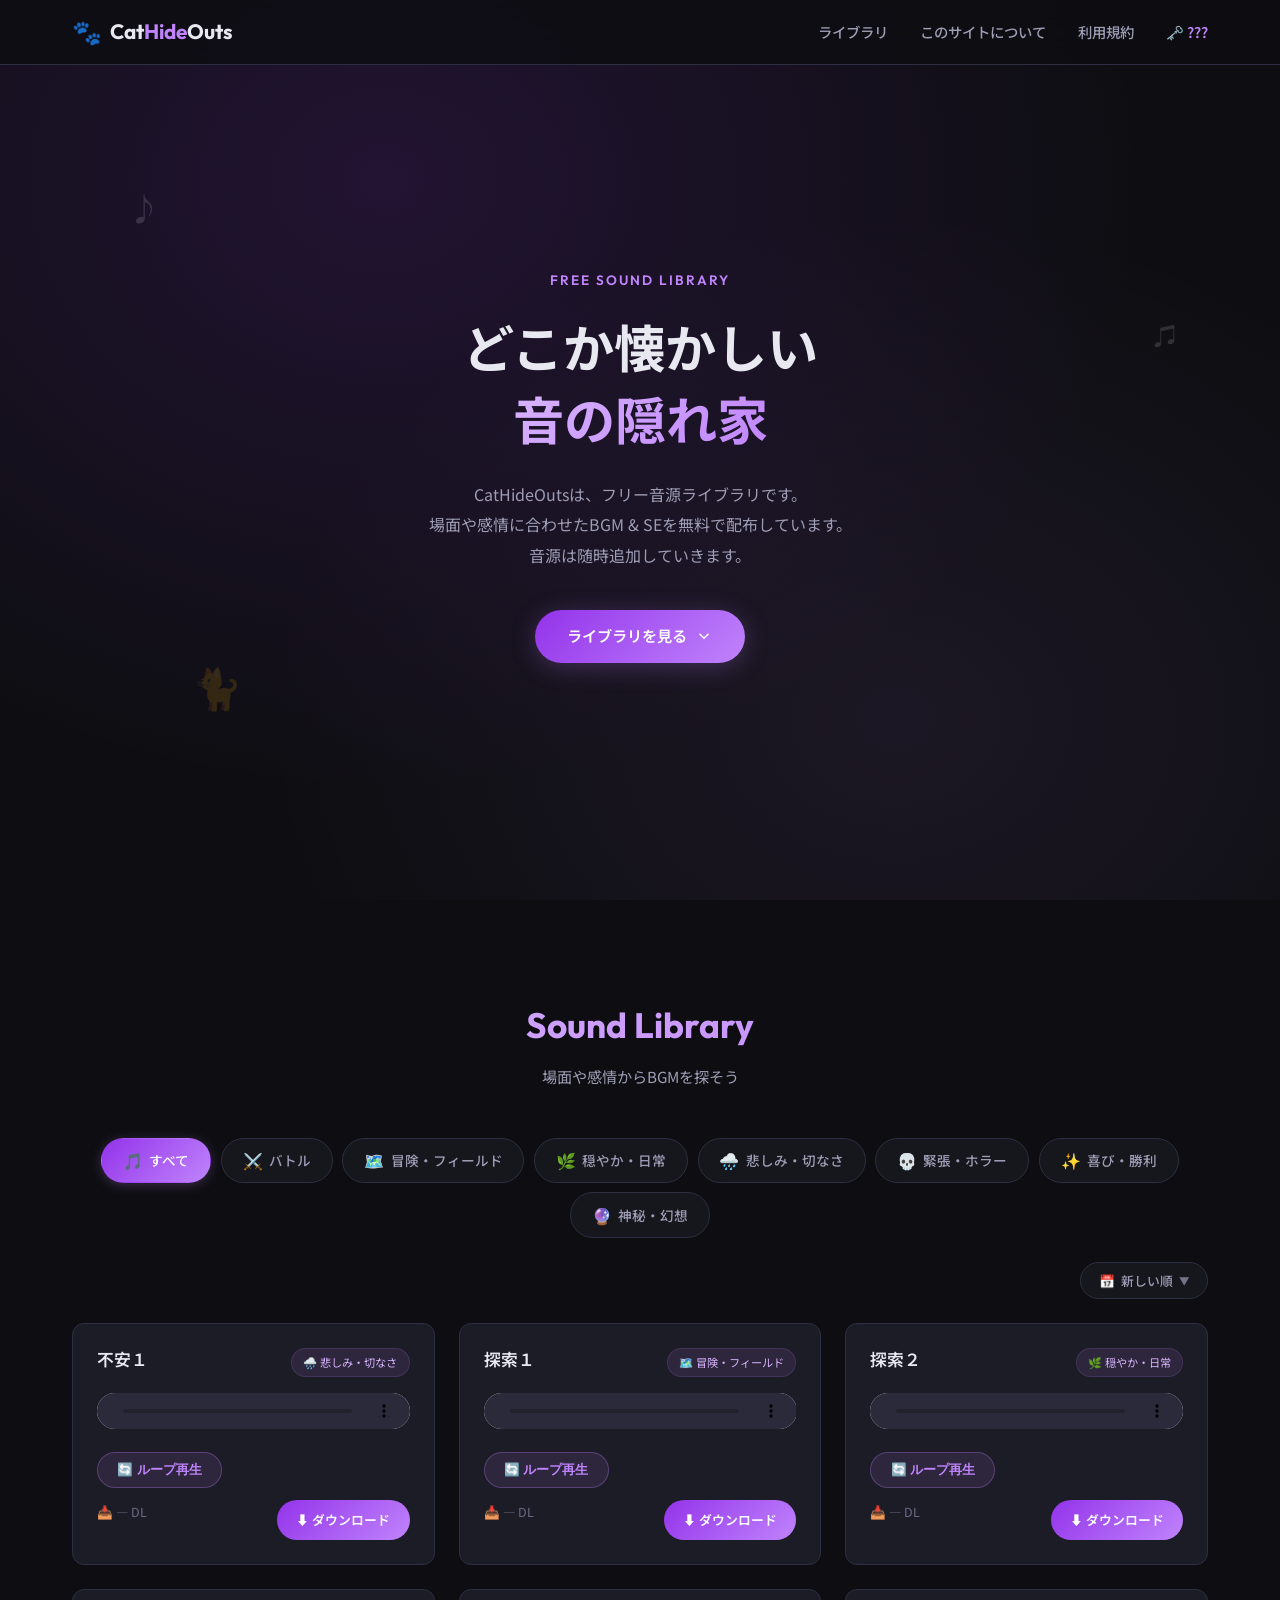
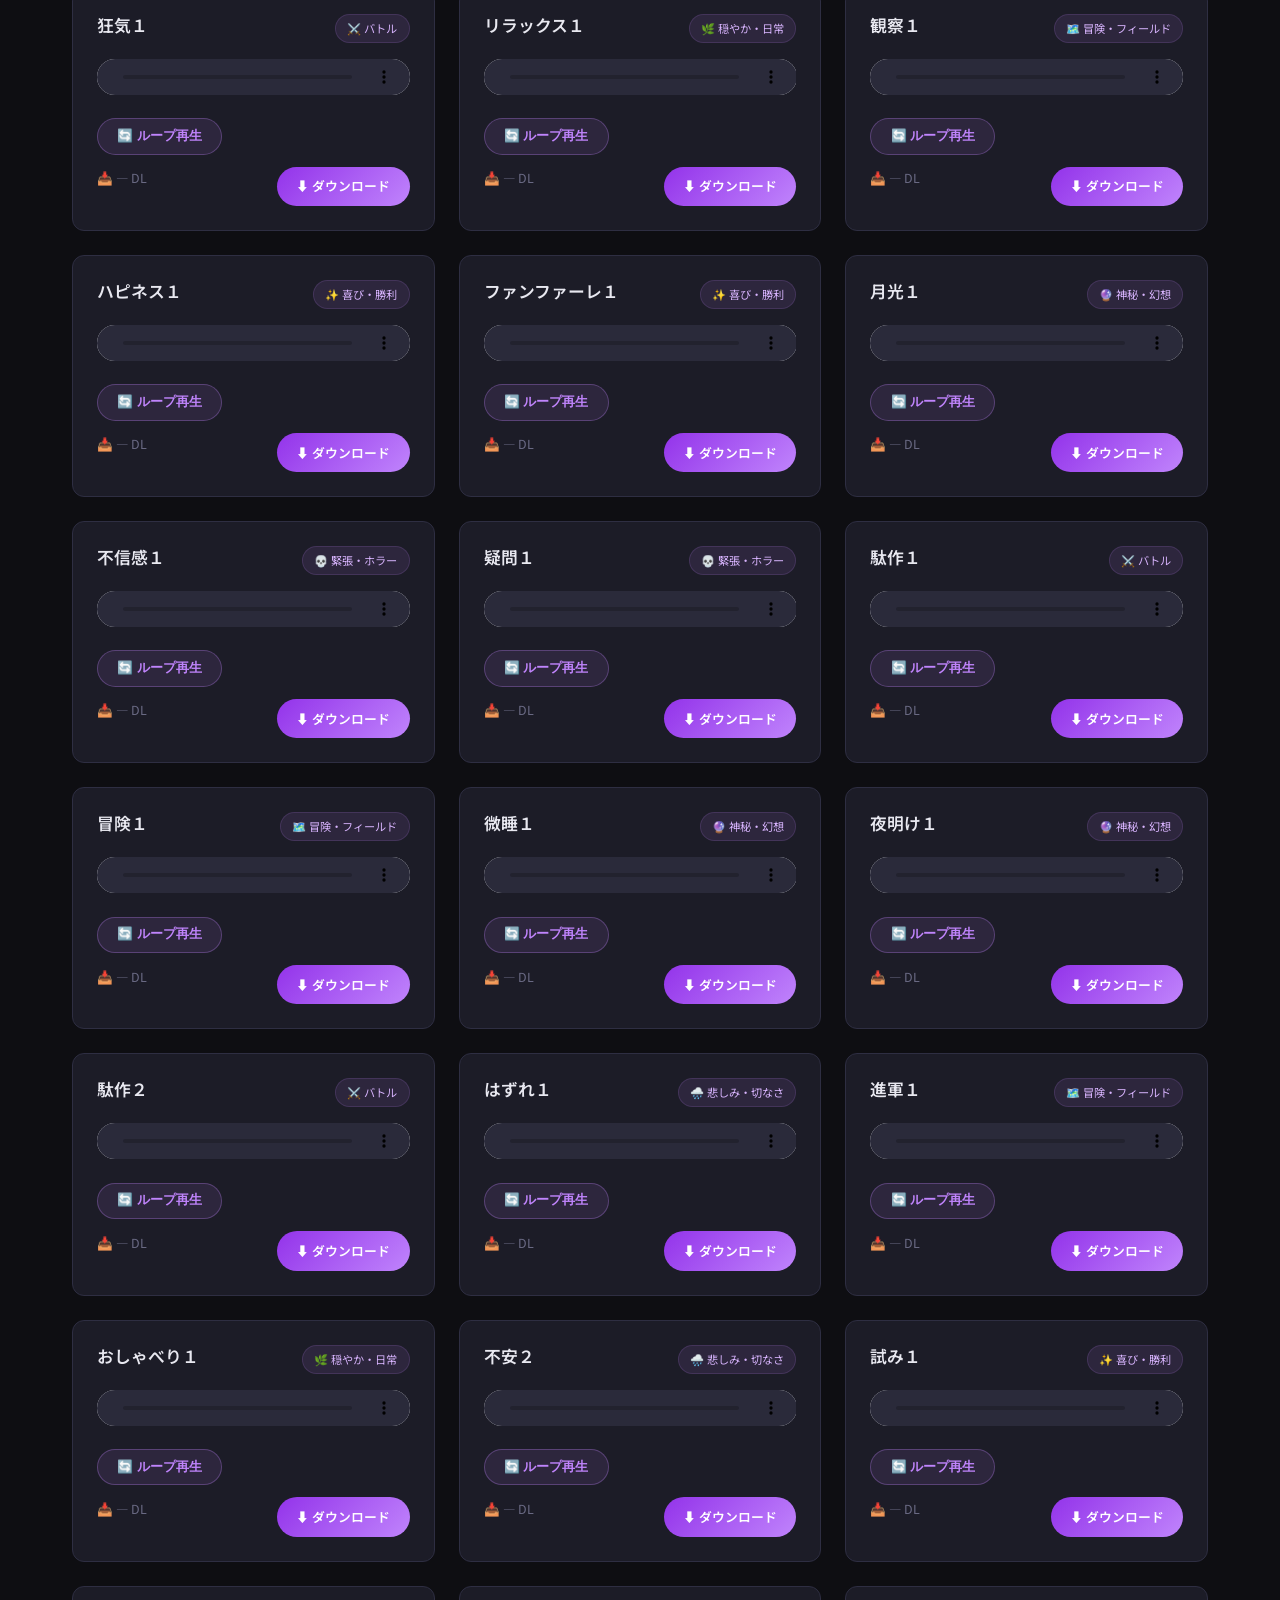
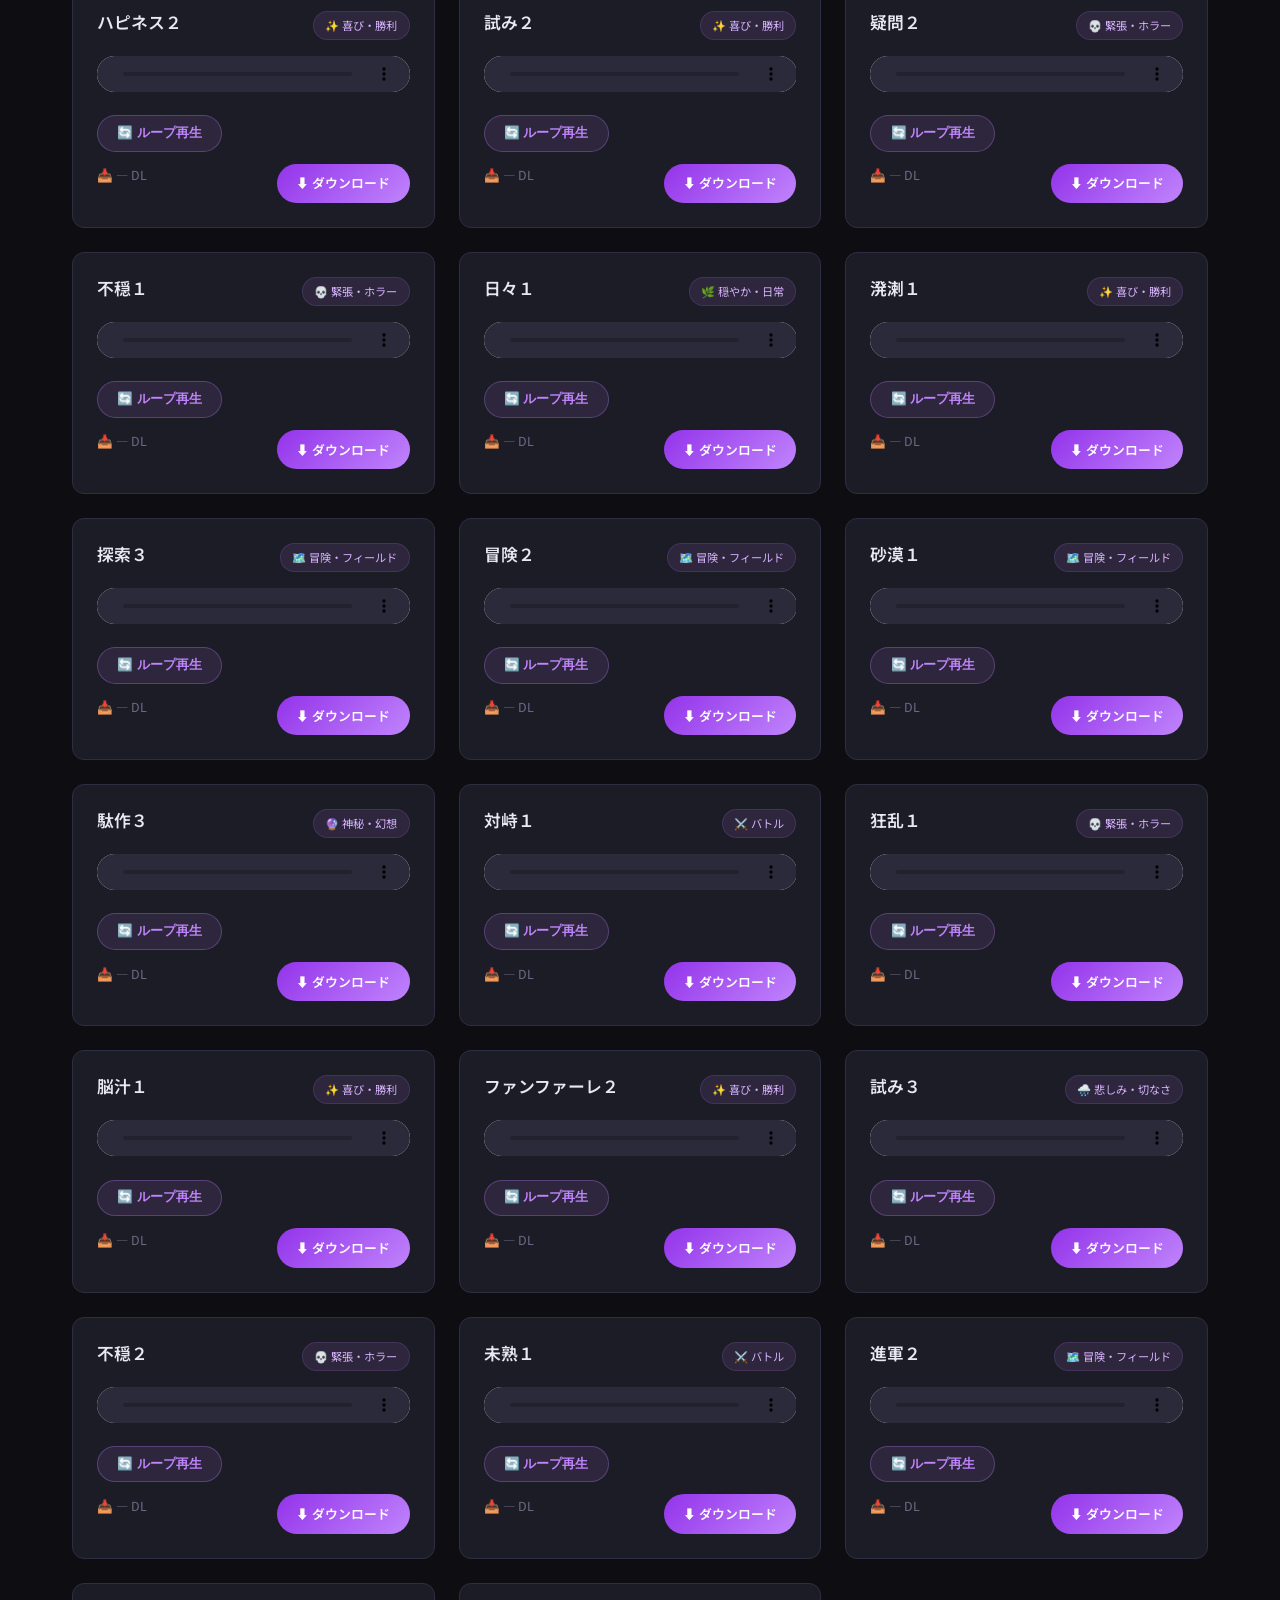
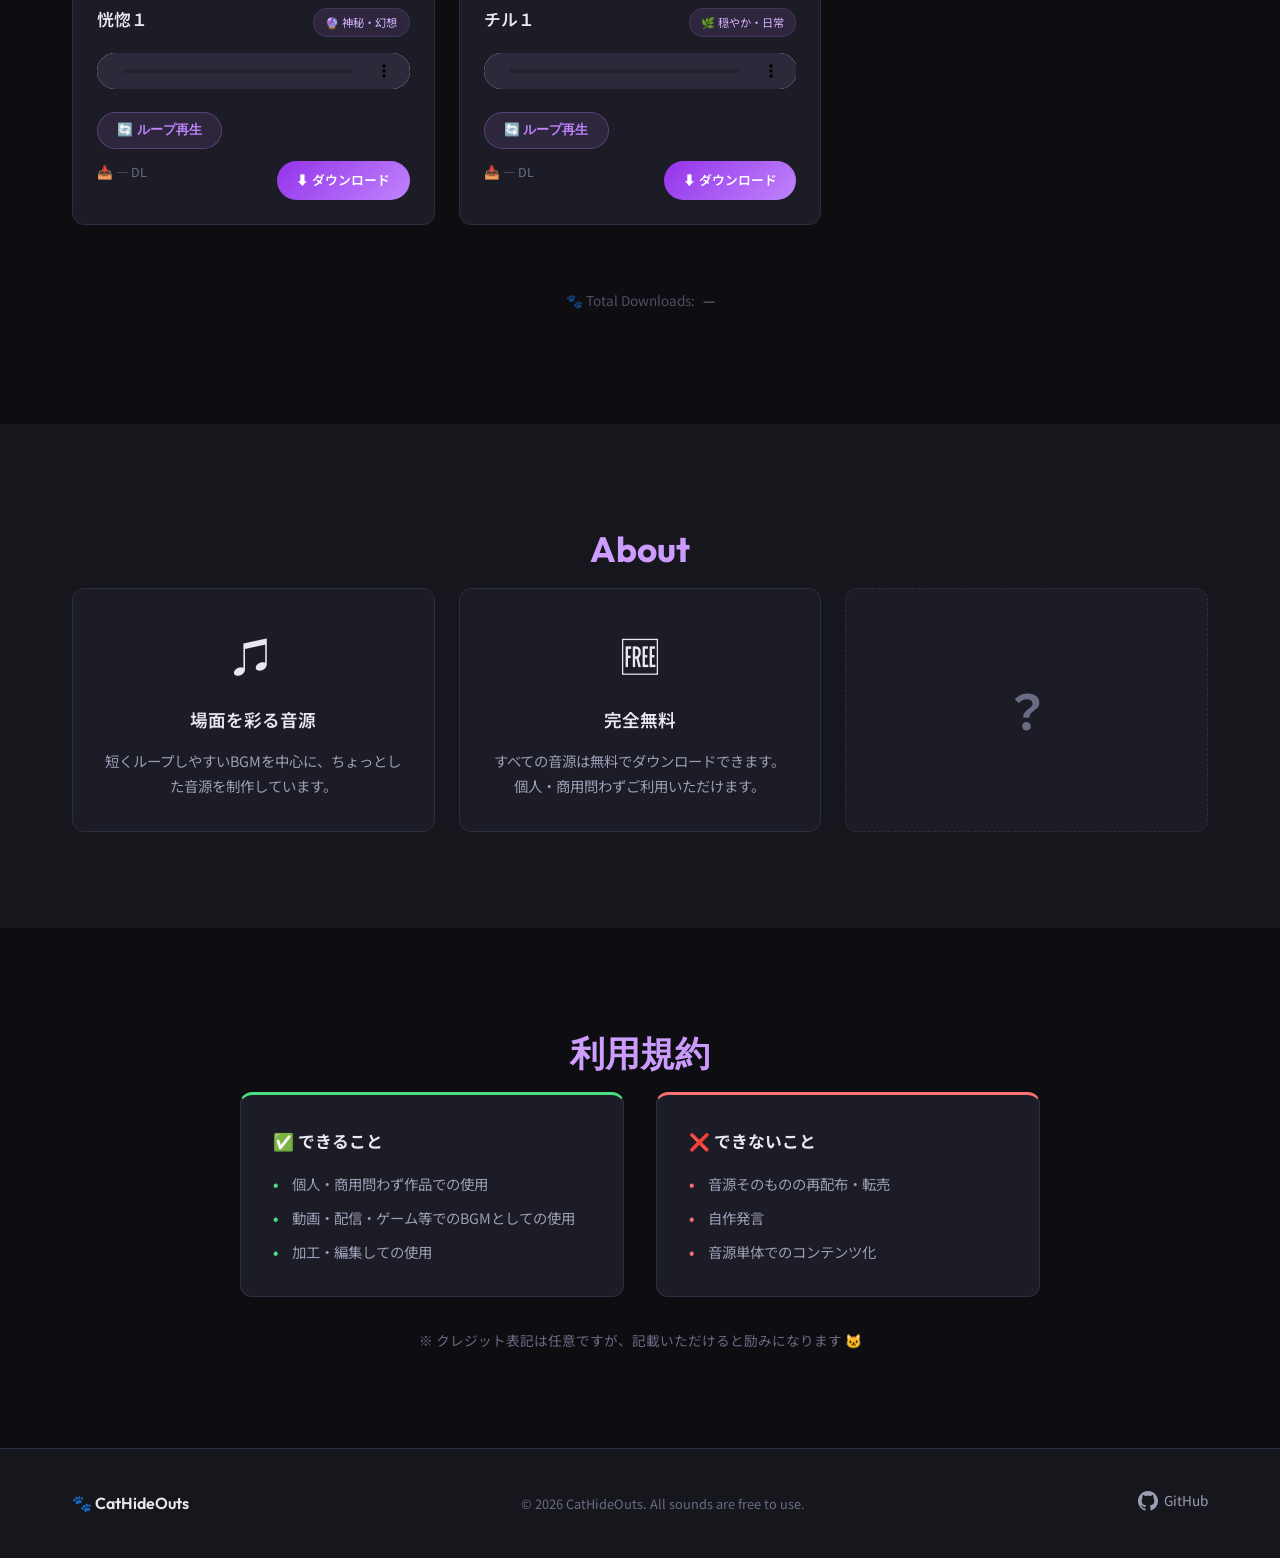
==== commit 3bec0ac8: "Update index.html" ====
--- a/docs/index.html
+++ b/docs/index.html
@@ -3,8 +3,52 @@
 <head>
     <meta charset="UTF-8">
     <meta name="viewport" content="width=device-width, initial-scale=1.0">
-    <title>CatHideOuts — Free Sound Library</title>
-    <meta name="description" content="CatHideOuts - フリー音源ライブラリ。場面や感情に合わせた高品質BGMを無料配布。">
+    <title>フリー音源・無料BGM配布サイト | CatHideOuts - 商用利用可能な音楽素材ライブラリ</title>
+    <meta name="description" content="CatHideOuts（キャットハイドアウツ）は無料でBGM・効果音をダウンロードできるフリー音源サイトです。バトル、冒険、日常、ホラーなど場面や感情に合わせた高品質な音楽素材を配布。個人・商用問わず利用可能。ゲーム、動画、配信のBGMに最適な音源ライブラリ。">
+    <meta name="keywords" content="フリー音源,無料,BGM,音楽素材,効果音,商用利用可,ゲームBGM,動画BGM,配信BGM,ループ音源,著作権フリー,無料ダウンロード,フリー素材,音源ライブラリ">
+    
+    <!-- Open Graph / Facebook -->
+    <meta property="og:type" content="website">
+    <meta property="og:url" content="https://gomi-kuzu.github.io/cat-hideouts/">
+    <meta property="og:title" content="フリー音源・無料BGM配布サイト | CatHideOuts">
+    <meta property="og:description" content="無料でBGM・効果音をダウンロードできるフリー音源サイト。バトル、冒険、日常など場面や感情に合わせた高品質な音楽素材を配布。個人・商用問わず利用可能。">
+    <meta property="og:image" content="https://gomi-kuzu.github.io/cat-hideouts/og-image.png">
+    <meta property="og:locale" content="ja_JP">
+    <meta property="og:site_name" content="CatHideOuts">
+    
+    <!-- Twitter Card -->
+    <meta name="twitter:card" content="summary_large_image">
+    <meta name="twitter:title" content="フリー音源・無料BGM配布サイト | CatHideOuts">
+    <meta name="twitter:description" content="無料でBGM・効果音をダウンロードできるフリー音源サイト。バトル、冒険、日常など場面や感情に合わせた高品質な音楽素材を配布。">
+    <meta name="twitter:image" content="https://gomi-kuzu.github.io/cat-hideouts/og-image.png">
+    
+    <!-- Additional SEO -->
+    <meta name="author" content="CatHideOuts">
+    <meta name="robots" content="index, follow">
+    <link rel="canonical" href="https://gomi-kuzu.github.io/cat-hideouts/">
+    <meta name="theme-color" content="#1a1a2e">
+    
+    <!-- JSON-LD Structured Data -->
+    <script type="application/ld+json">
+    {
+      "@context": "https://schema.org",
+      "@type": "WebSite",
+      "name": "CatHideOuts",
+      "alternateName": "キャットハイドアウツ",
+      "url": "https://gomi-kuzu.github.io/cat-hideouts/",
+      "description": "無料でBGM・効果音をダウンロードできるフリー音源サイト",
+      "publisher": {
+        "@type": "Organization",
+        "name": "CatHideOuts"
+      },
+      "potentialAction": {
+        "@type": "SearchAction",
+        "target": "https://gomi-kuzu.github.io/cat-hideouts/#library?q={search_term_string}",
+        "query-input": "required name=search_term_string"
+      }
+    }
+    </script>
+    
     <link rel="stylesheet" href="style.css">
     <link rel="preconnect" href="https://fonts.googleapis.com">
     <link rel="preconnect" href="https://fonts.gstatic.com" crossorigin>
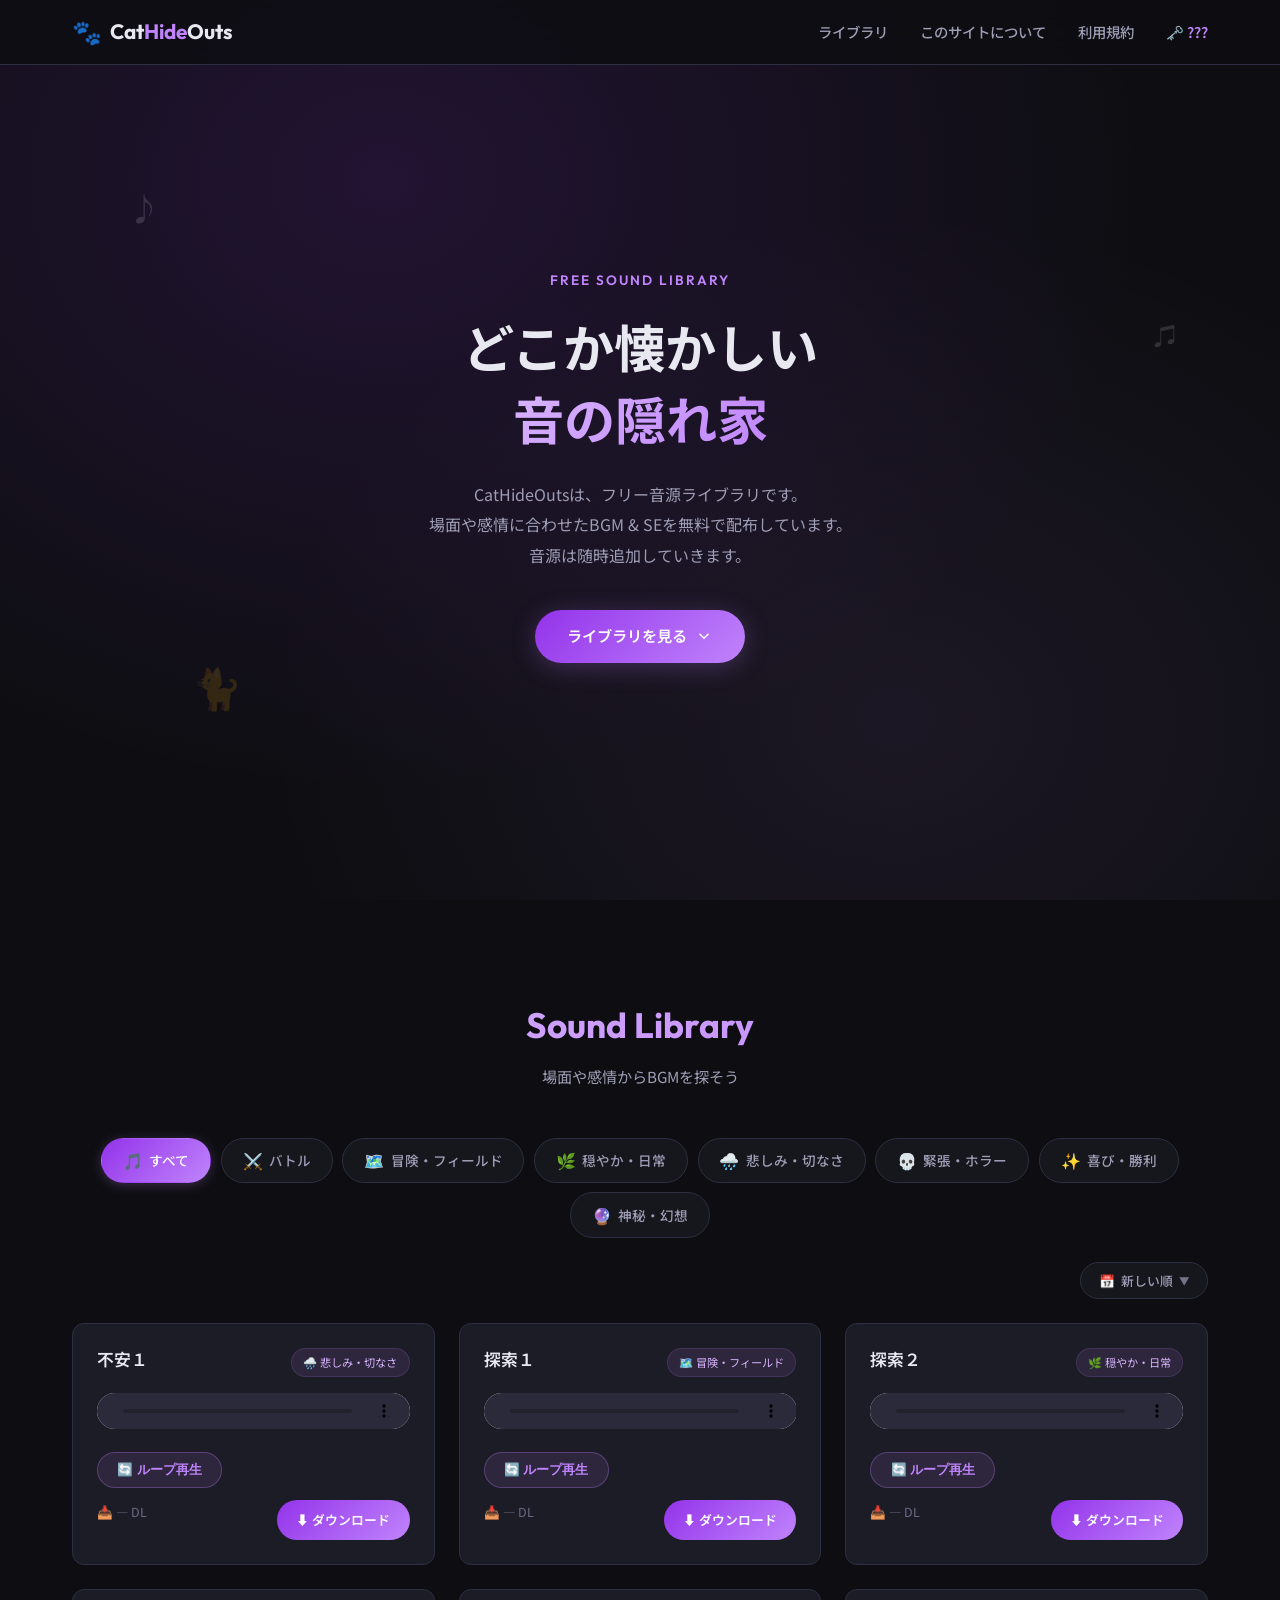
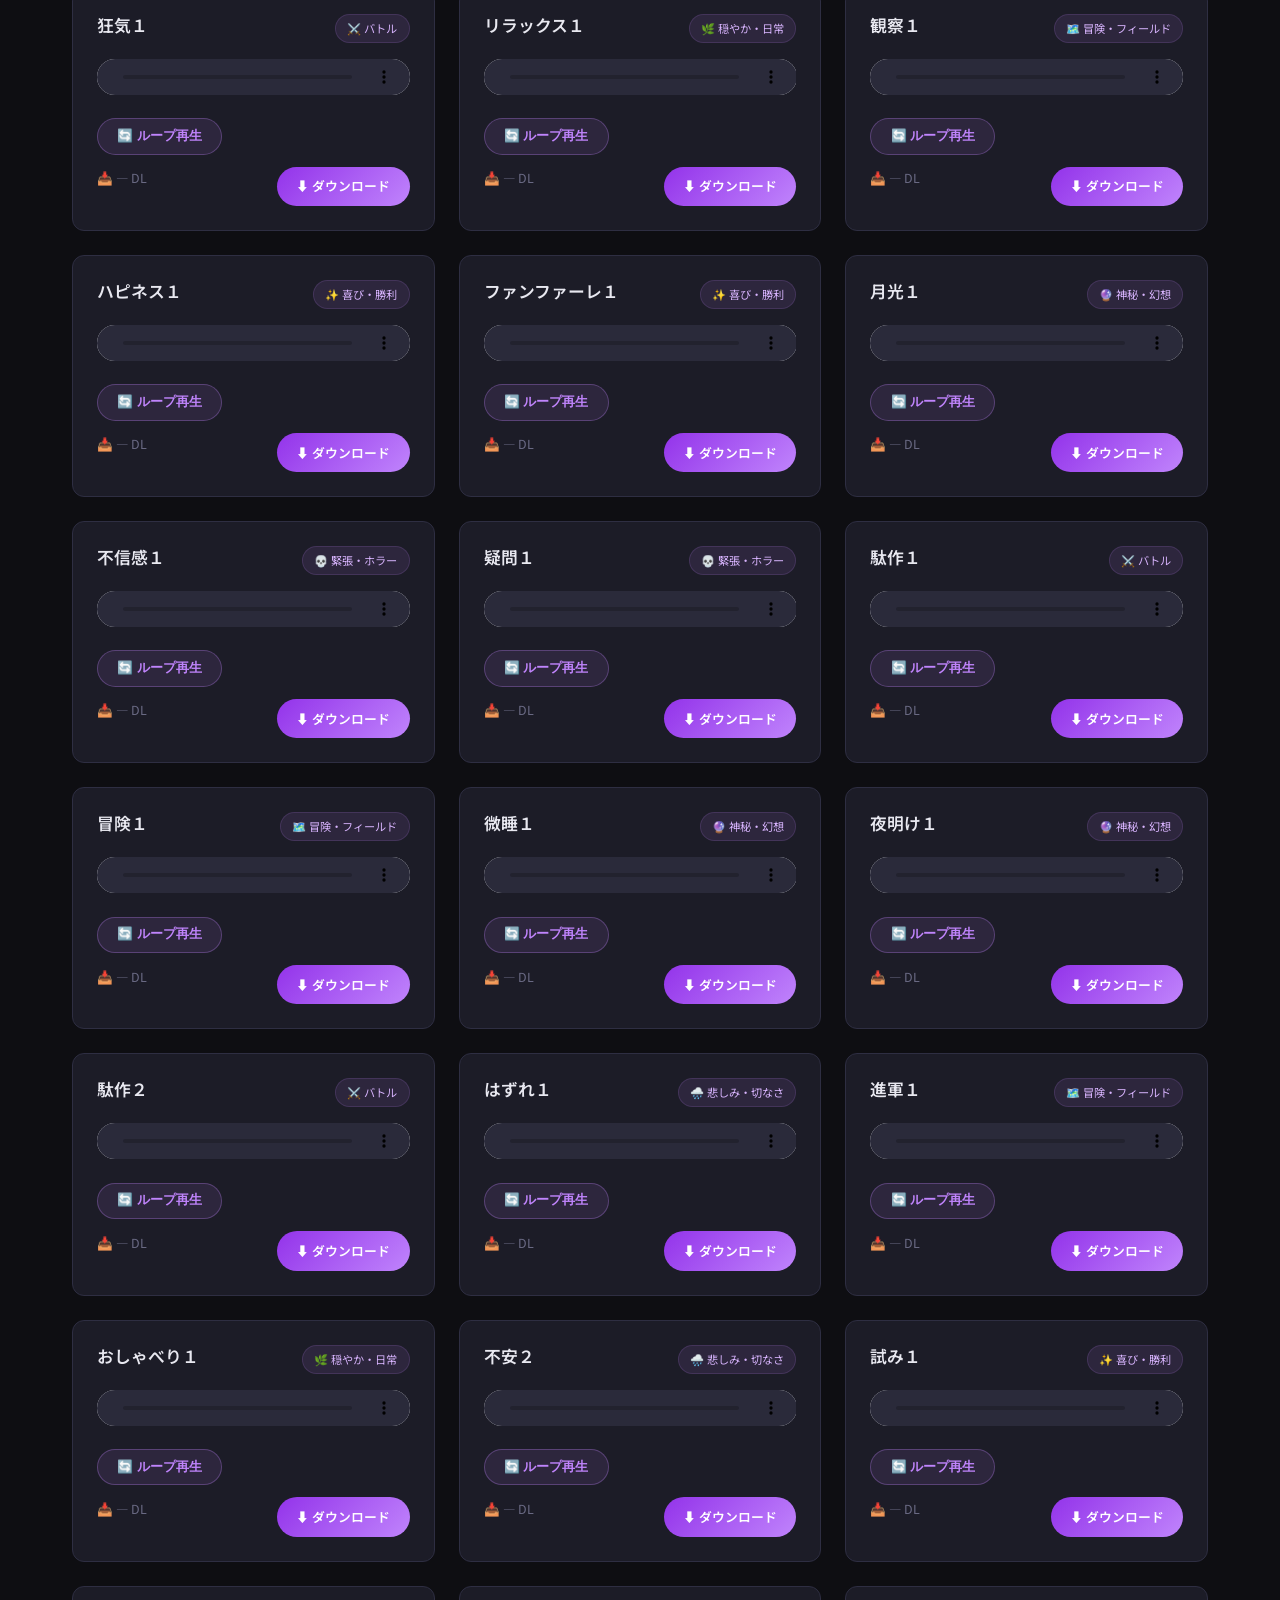
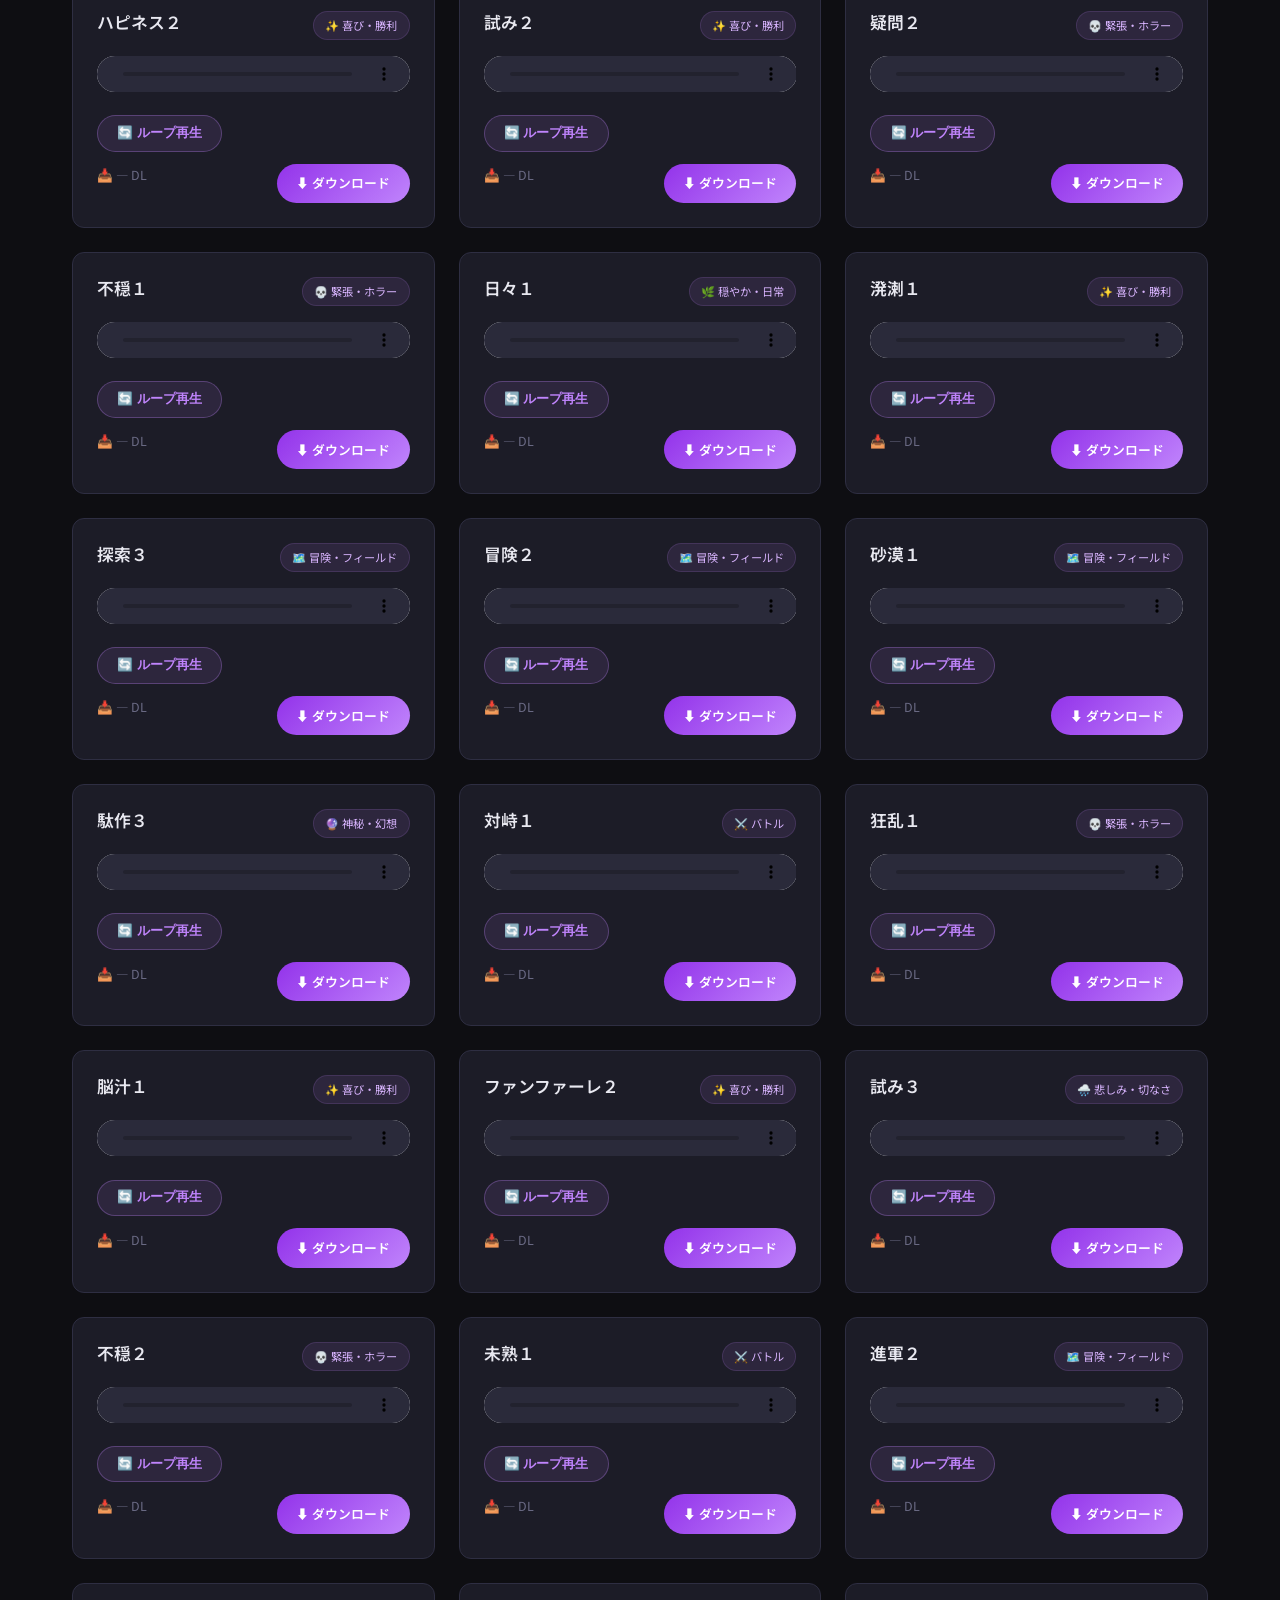
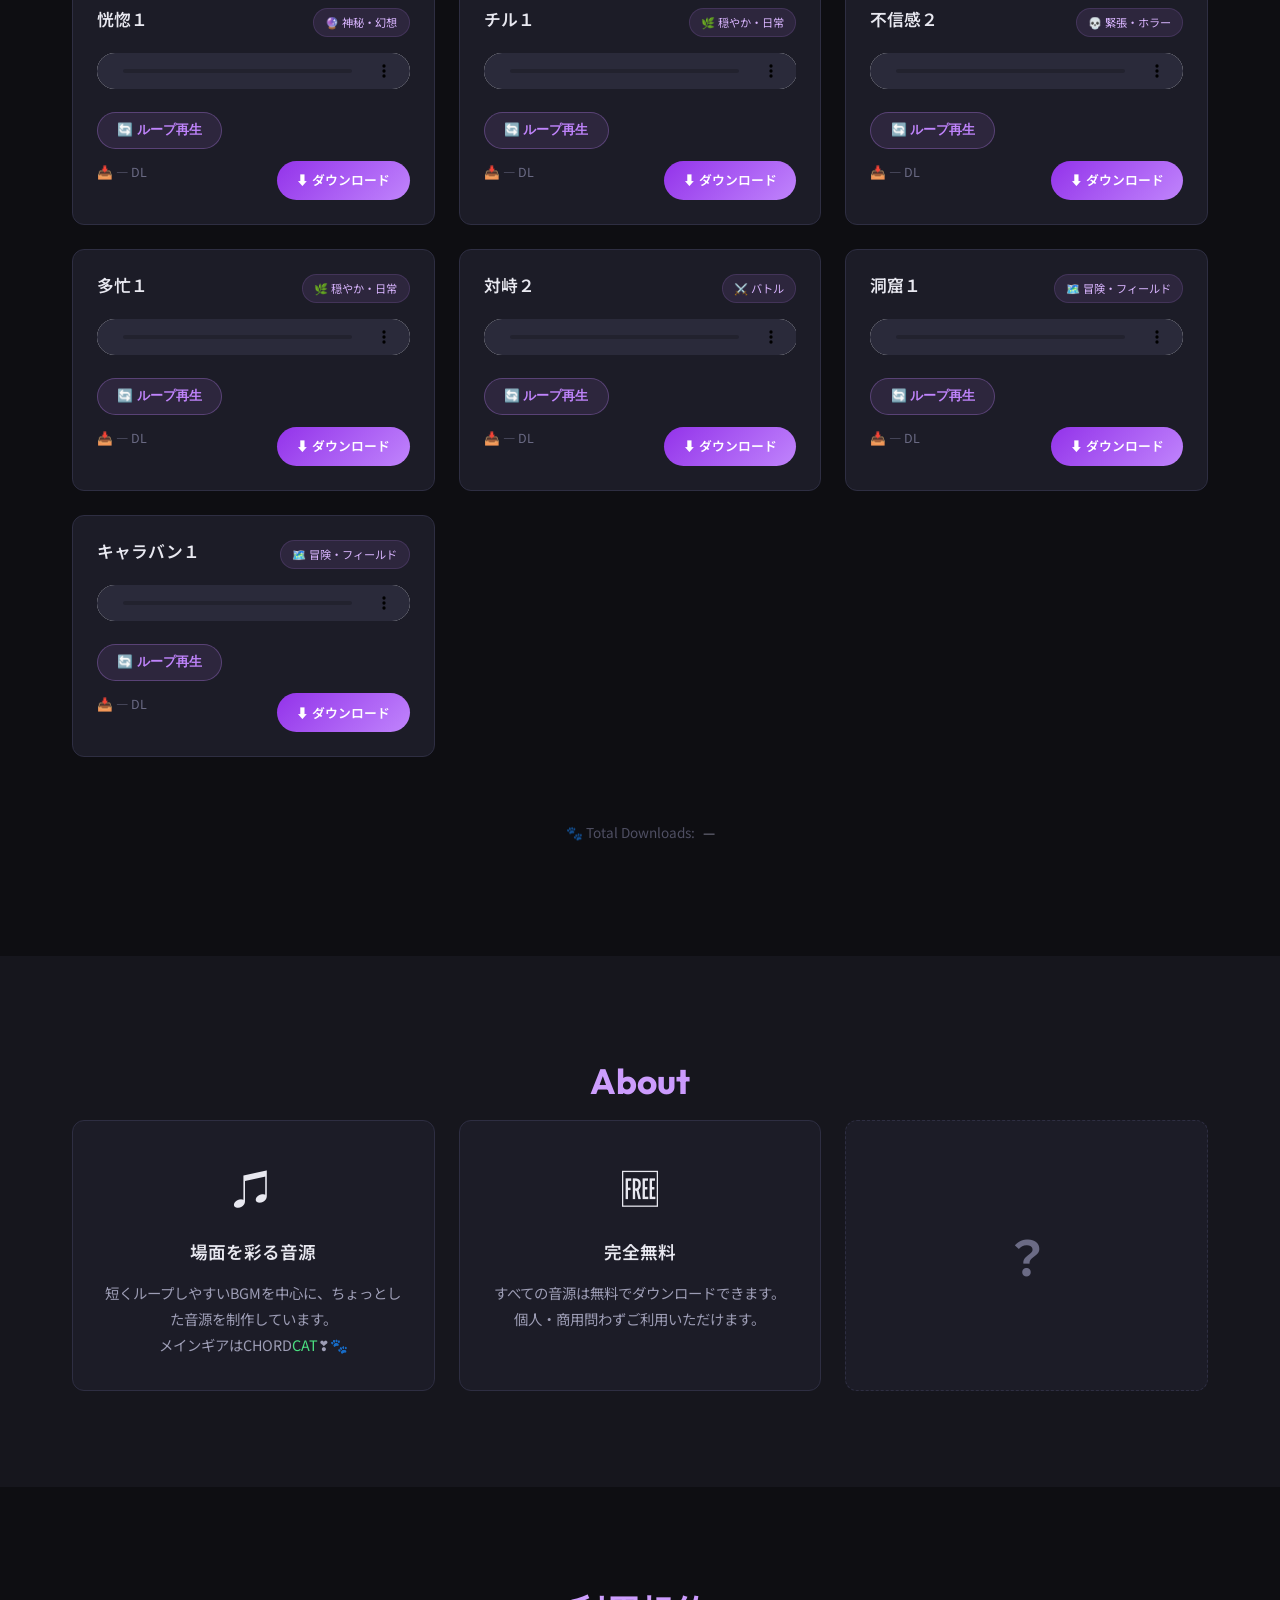
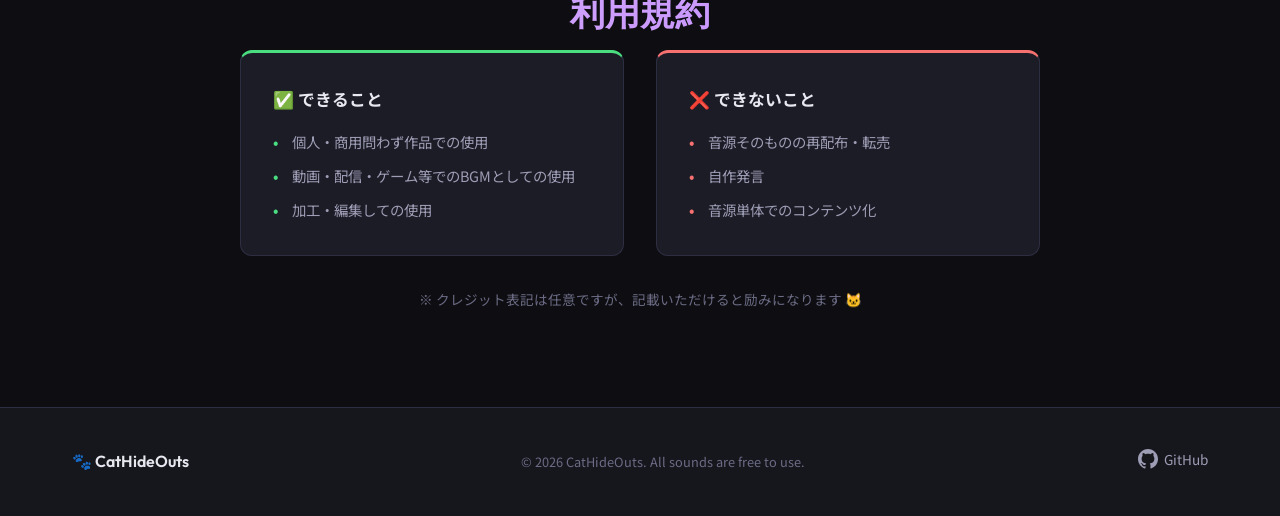
==== commit 97006ece: "機材情報追加" ====
--- a/docs/index.html
+++ b/docs/index.html
@@ -11,7 +11,7 @@
     <meta property="og:type" content="website">
     <meta property="og:url" content="https://gomi-kuzu.github.io/cat-hideouts/">
     <meta property="og:title" content="フリー音源・無料BGM配布サイト | CatHideOuts">
-    <meta property="og:description" content="無料でBGM・効果音をダウンロードできるフリー音源サイト。バトル、冒険、日常など場面や感情に合わせた高品質な音楽素材を配布。個人・商用問わず利用可能。">
+    <meta property="og:description" content="ここは音の隠れ家。気軽に使える音源が、静かに集まる場所。">
     <meta property="og:image" content="https://gomi-kuzu.github.io/cat-hideouts/og-image.png">
     <meta property="og:locale" content="ja_JP">
     <meta property="og:site_name" content="CatHideOuts">
@@ -19,7 +19,7 @@
     <!-- Twitter Card -->
     <meta name="twitter:card" content="summary_large_image">
     <meta name="twitter:title" content="フリー音源・無料BGM配布サイト | CatHideOuts">
-    <meta name="twitter:description" content="無料でBGM・効果音をダウンロードできるフリー音源サイト。バトル、冒険、日常など場面や感情に合わせた高品質な音楽素材を配布。">
+    <meta name="twitter:description" content="ここは音の隠れ家。気軽に使える音源が、静かに集まる場所。">
     <meta name="twitter:image" content="https://gomi-kuzu.github.io/cat-hideouts/og-image.png">
     
     <!-- Additional SEO -->
@@ -169,6 +169,7 @@
                     <div class="about-icon">♫</div>
                     <h3>場面を彩る音源</h3>
                     <p>短くループしやすいBGMを中心に、ちょっとした音源を制作しています。</p>
+                    <p>メインギアはCHORD<span class="cat-accent">CAT</span>❣🐾</p>
                 </div>
                 <div class="about-card">
                     <div class="about-icon">🆓</div>
--- a/docs/style.css
+++ b/docs/style.css
@@ -103,6 +103,10 @@
     color: var(--accent);
 }
 
+.cat-accent {
+    color: var(--success);
+}
+
 /* ============================================
    HEADER
    ============================================ */
